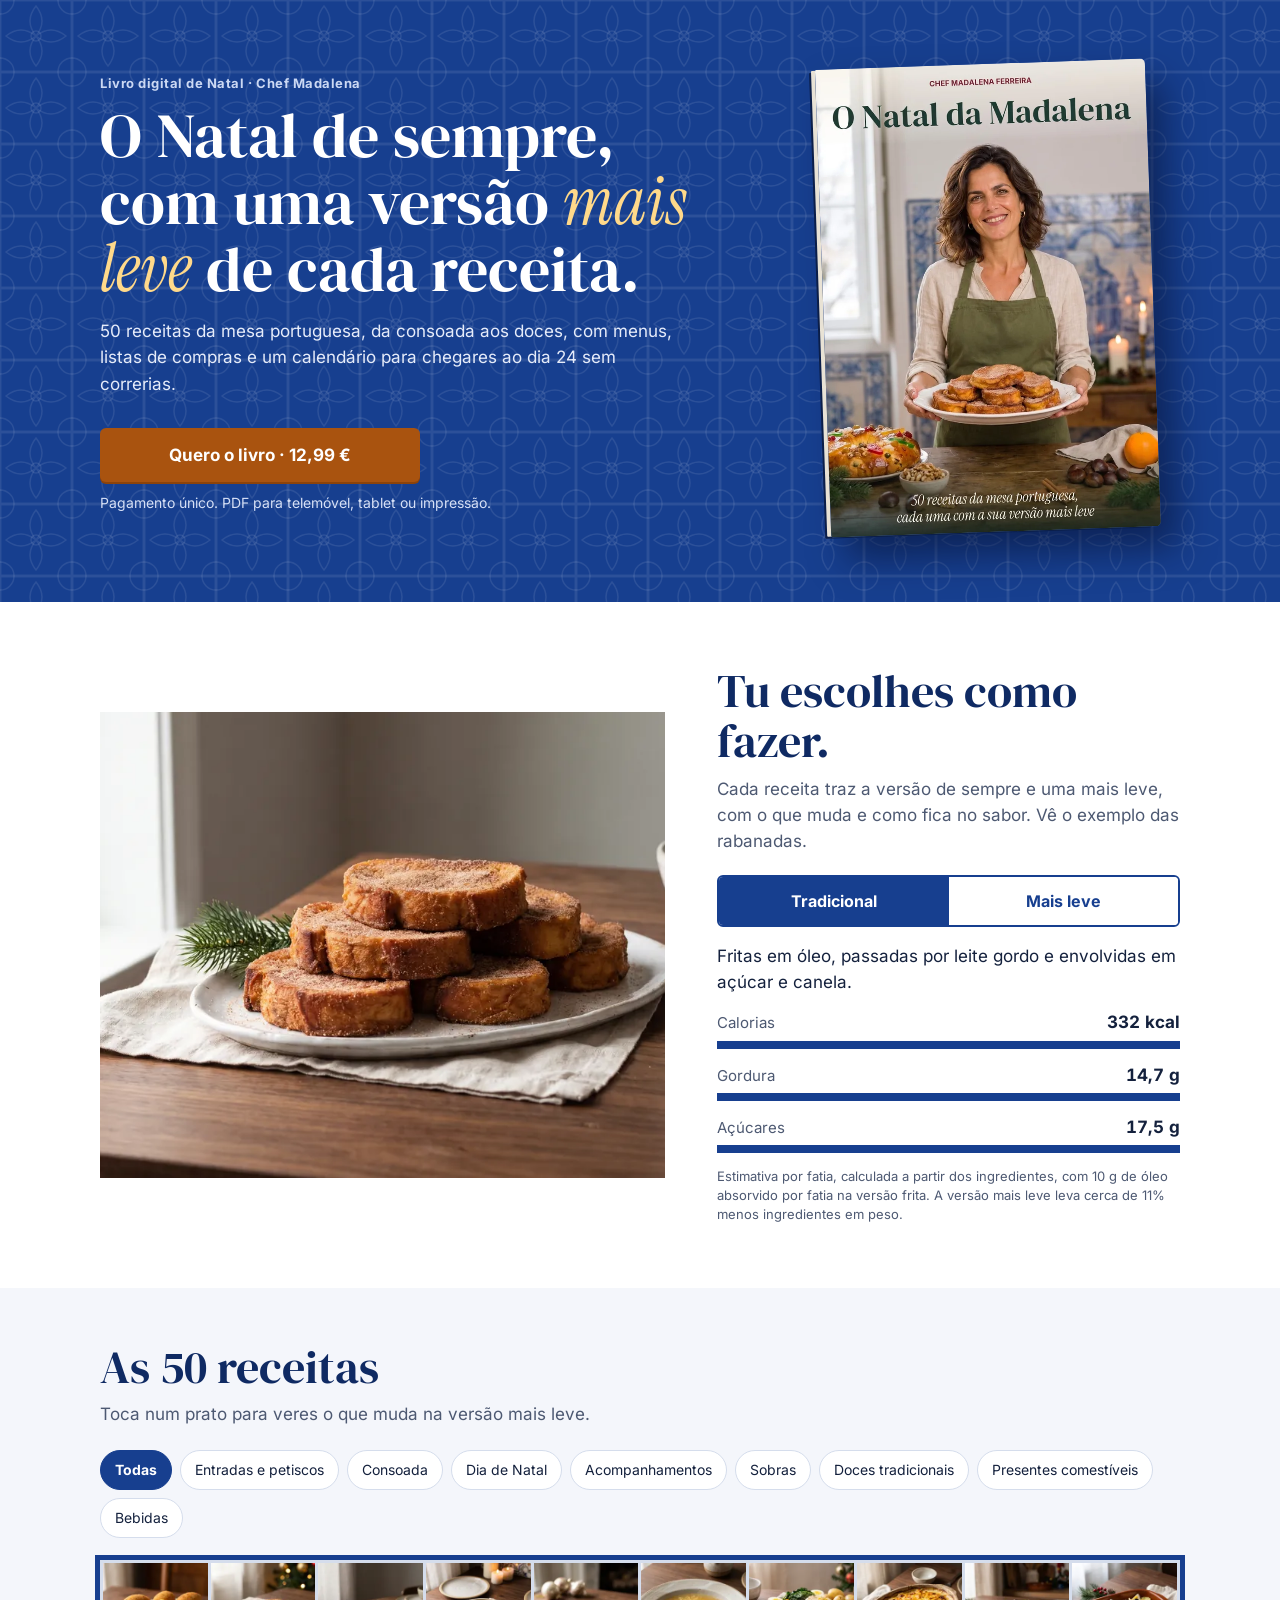
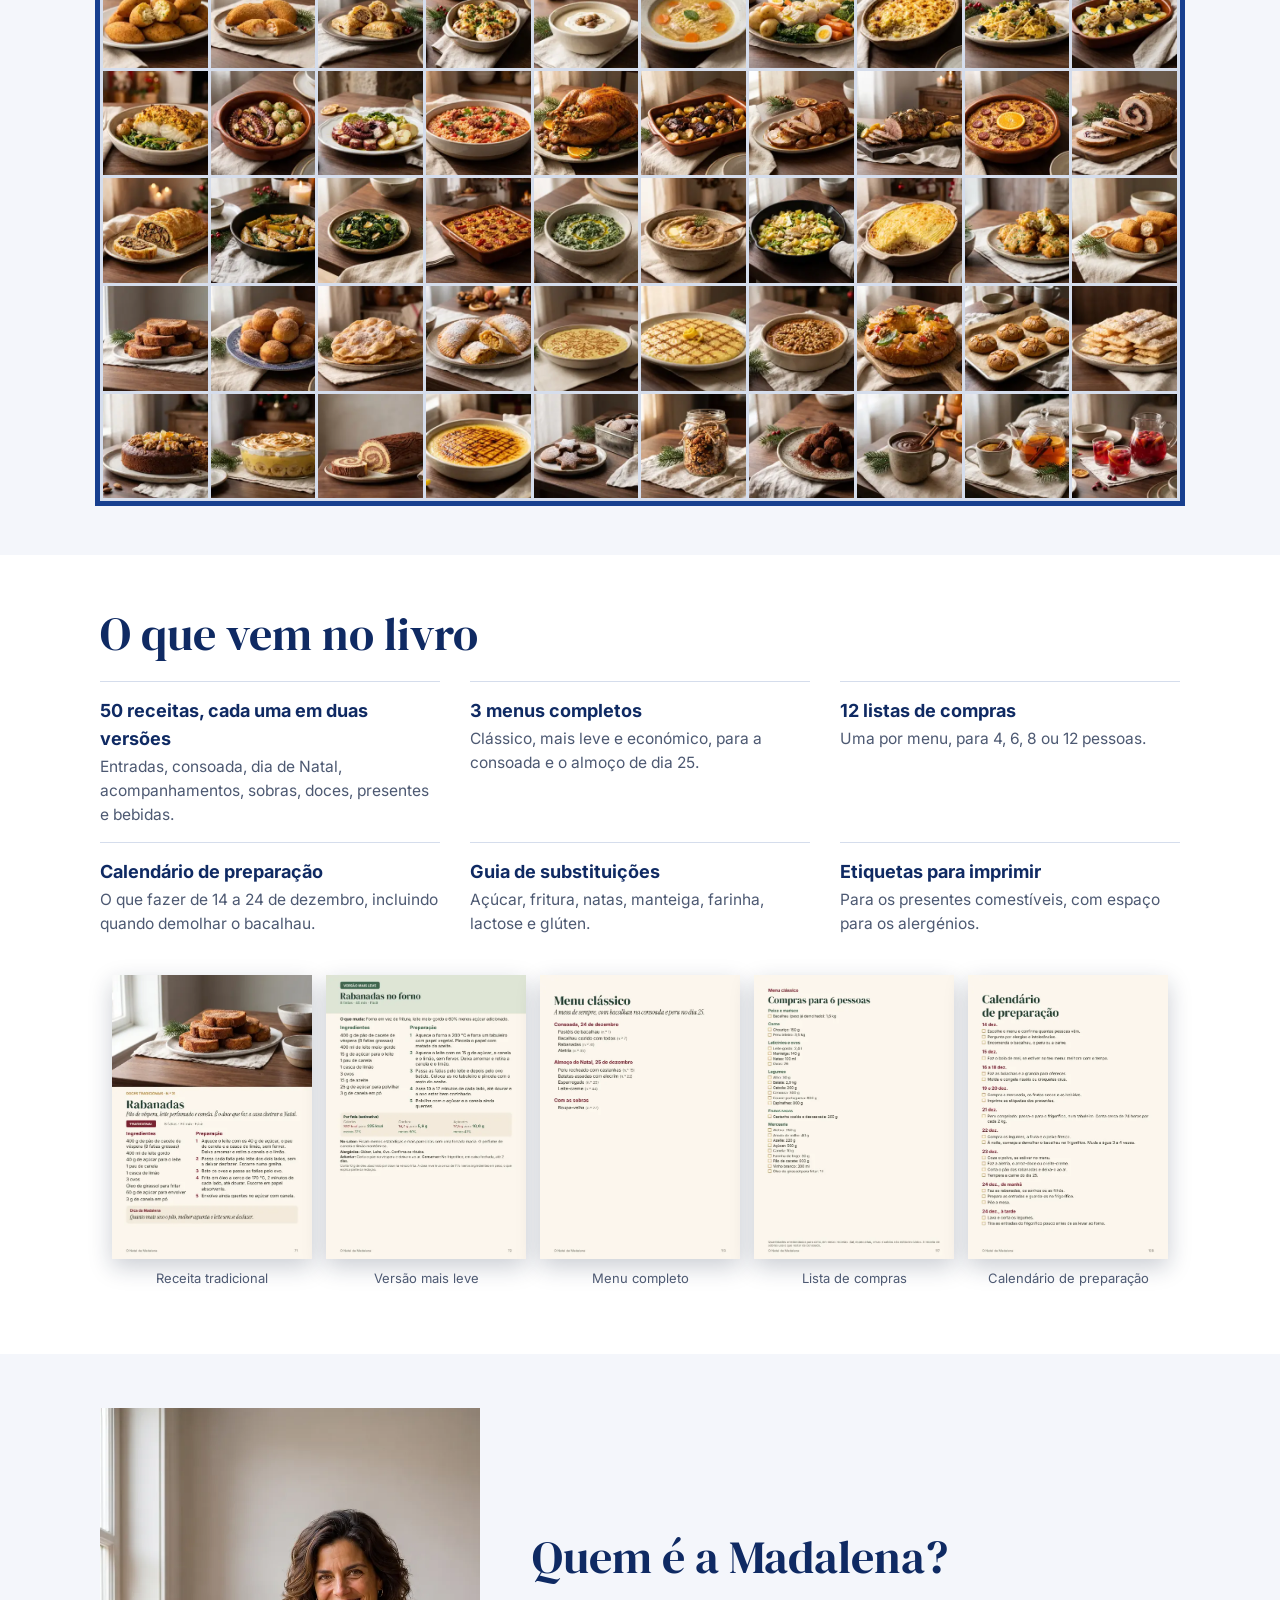
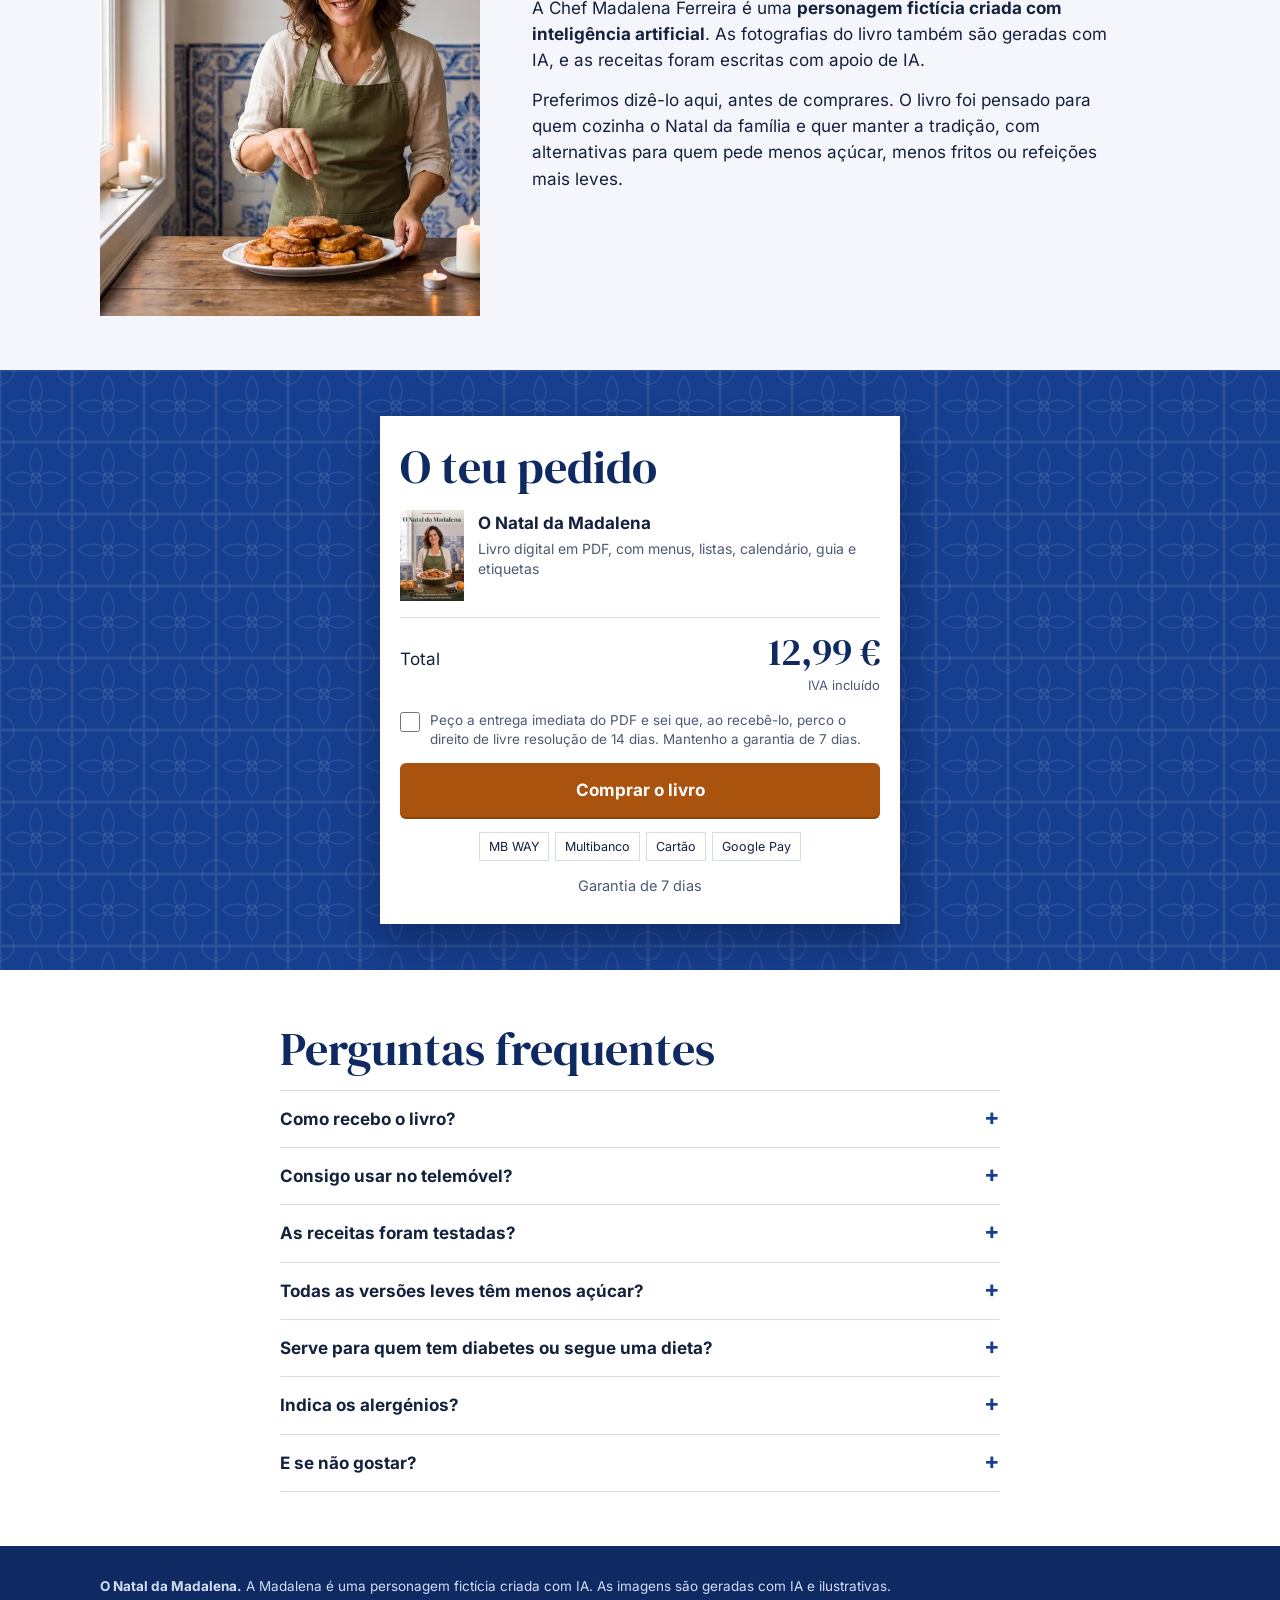
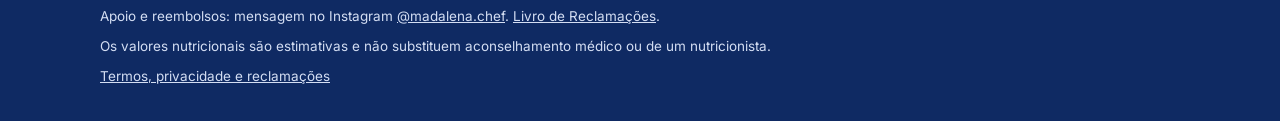
==== index.html @ dd0b223b "Update site Co-Authored-By: Claude Opus 5.5 <noreply@anthropic.com>" ====
<!doctype html>
<html lang="pt-PT">
<head>
<meta charset="utf-8">
<meta name="viewport" content="width=device-width, initial-scale=1, viewport-fit=cover">
<title>O Natal da Madalena</title>
<meta name="description" content="50 receitas da mesa portuguesa de Natal, cada uma com uma versão mais leve, com menus, listas de compras e calendário. Livro digital em PDF.">
<meta name="theme-color" content="#173F8F">
<meta name="robots" content="noindex,nofollow">
<link rel="preload" href="assets/DMSerifDisplay.woff" as="font" type="font/woff" crossorigin>
<link rel="preload" href="assets/capa.webp" as="image">
<link rel="stylesheet" href="styles.css">
</head>
<body>

<main>
  <section class="hero">
    <div class="hero-in">
      <div class="hero-texto">
        <p class="kicker">Livro digital de Natal · Chef Madalena</p>
        <h1>O Natal de sempre, com uma versão <em>mais leve</em> de cada receita.</h1>
        <p class="hero-sub">50 receitas da mesa portuguesa, da consoada aos doces, com menus, listas de compras e um calendário para chegares ao dia 24 sem correrias.</p>
      </div>
      <div class="hero-livro"><img class="livro" src="assets/capa.webp" width="640" height="908" alt="Capa do livro O Natal da Madalena, com a Madalena a segurar uma travessa de rabanadas numa cozinha de azulejos."></div>
      <div class="hero-compra">
        <a class="cta" href="#pedido">Quero o livro · 12,99 €</a>
        <p class="hero-nota">Pagamento único. PDF para telemóvel, tablet ou impressão.</p>
      </div>
    </div>
  </section>

  <section class="versoes" id="versoes">
    <div class="largura versoes-in">
      <div class="versoes-foto"><img src="assets/rabanadas.webp" width="1100" height="614" loading="lazy" alt="Travessa de rabanadas douradas com canela."></div>
      <div class="versoes-texto">
        <h2>Tu escolhes como fazer.</h2>
        <p class="intro">Cada receita traz a versão de sempre e uma mais leve, com o que muda e como fica no sabor. Vê o exemplo das rabanadas.</p>
        <div class="troca" role="radiogroup" aria-label="Versão da receita">
          <button type="button" role="radio" aria-checked="true" data-versao="t">Tradicional</button>
          <button type="button" role="radio" aria-checked="false" data-versao="l">Mais leve</button>
        </div>
        <p class="versao-desc" id="versao-desc" aria-live="polite">Fritas em óleo, passadas por leite gordo e envolvidas em açúcar e canela.</p>
        <dl class="medidas"><div class="medida"><dt>Calorias</dt><dd>332 kcal</dd><div class="barra-m"><i style="width:100%"></i></div></div><div class="medida"><dt>Gordura</dt><dd>14,7 g</dd><div class="barra-m"><i style="width:100%"></i></div></div><div class="medida"><dt>Açúcares</dt><dd>17,5 g</dd><div class="barra-m"><i style="width:100%"></i></div></div></dl>
        <p class="letra">Estimativa por fatia, calculada a partir dos ingredientes, com 10 g de óleo absorvido por fatia na versão frita. A versão mais leve leva cerca de 11% menos ingredientes em peso.</p>
      </div>
    </div>
  </section>

  <section class="painel" id="receitas">
    <div class="largura">
      <h2>As 50 receitas</h2>
      <p class="intro">Toca num prato para veres o que muda na versão mais leve.</p>
      <div class="chips" role="group" aria-label="Filtrar por capítulo"><button type="button" aria-pressed="true" data-cap="">Todas</button><button type="button" aria-pressed="false" data-cap="Entradas e petiscos">Entradas e petiscos</button><button type="button" aria-pressed="false" data-cap="Consoada">Consoada</button><button type="button" aria-pressed="false" data-cap="Dia de Natal">Dia de Natal</button><button type="button" aria-pressed="false" data-cap="Acompanhamentos">Acompanhamentos</button><button type="button" aria-pressed="false" data-cap="Sobras">Sobras</button><button type="button" aria-pressed="false" data-cap="Doces tradicionais">Doces tradicionais</button><button type="button" aria-pressed="false" data-cap="Presentes comestíveis">Presentes comestíveis</button><button type="button" aria-pressed="false" data-cap="Bebidas">Bebidas</button></div>
      <div class="azulejos"><button type="button" class="azulejo" data-n="1" data-cap="Entradas e petiscos" aria-label="Pastéis de bacalhau"><img src="assets/azulejos/01.webp" width="240" height="240" loading="lazy" alt=""></button><button type="button" class="azulejo" data-n="2" data-cap="Entradas e petiscos" aria-label="Rissóis de camarão"><img src="assets/azulejos/02.webp" width="240" height="240" loading="lazy" alt=""></button><button type="button" class="azulejo" data-n="3" data-cap="Entradas e petiscos" aria-label="Folhados de alheira"><img src="assets/azulejos/03.webp" width="240" height="240" loading="lazy" alt=""></button><button type="button" class="azulejo" data-n="4" data-cap="Entradas e petiscos" aria-label="Cogumelos recheados"><img src="assets/azulejos/04.webp" width="240" height="240" loading="lazy" alt=""></button><button type="button" class="azulejo" data-n="5" data-cap="Entradas e petiscos" aria-label="Creme de castanha"><img src="assets/azulejos/05.webp" width="240" height="240" loading="lazy" alt=""></button><button type="button" class="azulejo" data-n="6" data-cap="Entradas e petiscos" aria-label="Canja de galinha com hortelã"><img src="assets/azulejos/06.webp" width="240" height="240" loading="lazy" alt=""></button><button type="button" class="azulejo" data-n="7" data-cap="Consoada" aria-label="Bacalhau cozido com todos"><img src="assets/azulejos/07.webp" width="240" height="240" loading="lazy" alt=""></button><button type="button" class="azulejo" data-n="8" data-cap="Consoada" aria-label="Bacalhau com natas"><img src="assets/azulejos/08.webp" width="240" height="240" loading="lazy" alt=""></button><button type="button" class="azulejo" data-n="9" data-cap="Consoada" aria-label="Bacalhau à Brás"><img src="assets/azulejos/09.webp" width="240" height="240" loading="lazy" alt=""></button><button type="button" class="azulejo" data-n="10" data-cap="Consoada" aria-label="Bacalhau à Gomes de Sá"><img src="assets/azulejos/10.webp" width="240" height="240" loading="lazy" alt=""></button><button type="button" class="azulejo" data-n="11" data-cap="Consoada" aria-label="Bacalhau com broa"><img src="assets/azulejos/11.webp" width="240" height="240" loading="lazy" alt=""></button><button type="button" class="azulejo" data-n="12" data-cap="Consoada" aria-label="Polvo à lagareiro"><img src="assets/azulejos/12.webp" width="240" height="240" loading="lazy" alt=""></button><button type="button" class="azulejo" data-n="13" data-cap="Consoada" aria-label="Polvo cozido à moda do Norte"><img src="assets/azulejos/13.webp" width="240" height="240" loading="lazy" alt=""></button><button type="button" class="azulejo" data-n="14" data-cap="Consoada" aria-label="Arroz de polvo"><img src="assets/azulejos/14.webp" width="240" height="240" loading="lazy" alt=""></button><button type="button" class="azulejo" data-n="15" data-cap="Dia de Natal" aria-label="Peru recheado com castanhas"><img src="assets/azulejos/15.webp" width="240" height="240" loading="lazy" alt=""></button><button type="button" class="azulejo" data-n="16" data-cap="Dia de Natal" aria-label="Cabrito assado à portuguesa"><img src="assets/azulejos/16.webp" width="240" height="240" loading="lazy" alt=""></button><button type="button" class="azulejo" data-n="17" data-cap="Dia de Natal" aria-label="Lombo de porco com castanhas"><img src="assets/azulejos/17.webp" width="240" height="240" loading="lazy" alt=""></button><button type="button" class="azulejo" data-n="18" data-cap="Dia de Natal" aria-label="Borrego assado com ervas"><img src="assets/azulejos/18.webp" width="240" height="240" loading="lazy" alt=""></button><button type="button" class="azulejo" data-n="19" data-cap="Dia de Natal" aria-label="Arroz de pato"><img src="assets/azulejos/19.webp" width="240" height="240" loading="lazy" alt=""></button><button type="button" class="azulejo" data-n="20" data-cap="Dia de Natal" aria-label="Rolo de peru com ameixa e presunto"><img src="assets/azulejos/20.webp" width="240" height="240" loading="lazy" alt=""></button><button type="button" class="azulejo" data-n="21" data-cap="Dia de Natal" aria-label="Assado de cogumelos e castanhas"><img src="assets/azulejos/21.webp" width="240" height="240" loading="lazy" alt=""></button><button type="button" class="azulejo" data-n="22" data-cap="Acompanhamentos" aria-label="Batatas assadas com alecrim"><img src="assets/azulejos/22.webp" width="240" height="240" loading="lazy" alt=""></button><button type="button" class="azulejo" data-n="23" data-cap="Acompanhamentos" aria-label="Couve-portuguesa com alho"><img src="assets/azulejos/23.webp" width="240" height="240" loading="lazy" alt=""></button><button type="button" class="azulejo" data-n="24" data-cap="Acompanhamentos" aria-label="Arroz de forno com chouriço"><img src="assets/azulejos/24.webp" width="240" height="240" loading="lazy" alt=""></button><button type="button" class="azulejo" data-n="25" data-cap="Acompanhamentos" aria-label="Esparregado"><img src="assets/azulejos/25.webp" width="240" height="240" loading="lazy" alt=""></button><button type="button" class="azulejo" data-n="26" data-cap="Acompanhamentos" aria-label="Puré de batata e castanha"><img src="assets/azulejos/26.webp" width="240" height="240" loading="lazy" alt=""></button><button type="button" class="azulejo" data-n="27" data-cap="Sobras" aria-label="Roupa-velha"><img src="assets/azulejos/27.webp" width="240" height="240" loading="lazy" alt=""></button><button type="button" class="azulejo" data-n="28" data-cap="Sobras" aria-label="Empadão de peru"><img src="assets/azulejos/28.webp" width="240" height="240" loading="lazy" alt=""></button><button type="button" class="azulejo" data-n="29" data-cap="Sobras" aria-label="Pataniscas de bacalhau"><img src="assets/azulejos/29.webp" width="240" height="240" loading="lazy" alt=""></button><button type="button" class="azulejo" data-n="30" data-cap="Sobras" aria-label="Croquetes de peru"><img src="assets/azulejos/30.webp" width="240" height="240" loading="lazy" alt=""></button><button type="button" class="azulejo" data-n="31" data-cap="Doces tradicionais" aria-label="Rabanadas"><img src="assets/azulejos/31.webp" width="240" height="240" loading="lazy" alt=""></button><button type="button" class="azulejo" data-n="32" data-cap="Doces tradicionais" aria-label="Sonhos"><img src="assets/azulejos/32.webp" width="240" height="240" loading="lazy" alt=""></button><button type="button" class="azulejo" data-n="33" data-cap="Doces tradicionais" aria-label="Filhós"><img src="assets/azulejos/33.webp" width="240" height="240" loading="lazy" alt=""></button><button type="button" class="azulejo" data-n="34" data-cap="Doces tradicionais" aria-label="Azevias de grão"><img src="assets/azulejos/34.webp" width="240" height="240" loading="lazy" alt=""></button><button type="button" class="azulejo" data-n="35" data-cap="Doces tradicionais" aria-label="Aletria"><img src="assets/azulejos/35.webp" width="240" height="240" loading="lazy" alt=""></button><button type="button" class="azulejo" data-n="36" data-cap="Doces tradicionais" aria-label="Arroz-doce"><img src="assets/azulejos/36.webp" width="240" height="240" loading="lazy" alt=""></button><button type="button" class="azulejo" data-n="37" data-cap="Doces tradicionais" aria-label="Formigos"><img src="assets/azulejos/37.webp" width="240" height="240" loading="lazy" alt=""></button><button type="button" class="azulejo" data-n="38" data-cap="Doces tradicionais" aria-label="Bolo-rei"><img src="assets/azulejos/38.webp" width="240" height="240" loading="lazy" alt=""></button><button type="button" class="azulejo" data-n="39" data-cap="Doces tradicionais" aria-label="Broas de batata-doce"><img src="assets/azulejos/39.webp" width="240" height="240" loading="lazy" alt=""></button><button type="button" class="azulejo" data-n="40" data-cap="Doces tradicionais" aria-label="Coscorões"><img src="assets/azulejos/40.webp" width="240" height="240" loading="lazy" alt=""></button><button type="button" class="azulejo" data-n="41" data-cap="Doces tradicionais" aria-label="Bolo de mel"><img src="assets/azulejos/41.webp" width="240" height="240" loading="lazy" alt=""></button><button type="button" class="azulejo" data-n="42" data-cap="Doces tradicionais" aria-label="Merengue de banana"><img src="assets/azulejos/42.webp" width="240" height="240" loading="lazy" alt=""></button><button type="button" class="azulejo" data-n="43" data-cap="Doces tradicionais" aria-label="Tronco de Natal"><img src="assets/azulejos/43.webp" width="240" height="240" loading="lazy" alt=""></button><button type="button" class="azulejo" data-n="44" data-cap="Doces tradicionais" aria-label="Leite-creme"><img src="assets/azulejos/44.webp" width="240" height="240" loading="lazy" alt=""></button><button type="button" class="azulejo" data-n="45" data-cap="Presentes comestíveis" aria-label="Bolachas de especiarias"><img src="assets/azulejos/45.webp" width="240" height="240" loading="lazy" alt=""></button><button type="button" class="azulejo" data-n="46" data-cap="Presentes comestíveis" aria-label="Granola de Natal"><img src="assets/azulejos/46.webp" width="240" height="240" loading="lazy" alt=""></button><button type="button" class="azulejo" data-n="47" data-cap="Presentes comestíveis" aria-label="Trufas de chocolate e avelã"><img src="assets/azulejos/47.webp" width="240" height="240" loading="lazy" alt=""></button><button type="button" class="azulejo" data-n="48" data-cap="Bebidas" aria-label="Chocolate quente"><img src="assets/azulejos/48.webp" width="240" height="240" loading="lazy" alt=""></button><button type="button" class="azulejo" data-n="49" data-cap="Bebidas" aria-label="Chá de especiarias com laranja"><img src="assets/azulejos/49.webp" width="240" height="240" loading="lazy" alt=""></button><button type="button" class="azulejo" data-n="50" data-cap="Bebidas" aria-label="Ponche de frutos vermelhos sem álcool"><img src="assets/azulejos/50.webp" width="240" height="240" loading="lazy" alt=""></button></div>
    </div>
  </section>

  <section class="recebes">
    <div class="largura">
      <h2>O que vem no livro</h2>
      <ul class="lista">
        <li><b>50 receitas, cada uma em duas versões</b><span>Entradas, consoada, dia de Natal, acompanhamentos, sobras, doces, presentes e bebidas.</span></li>
        <li><b>3 menus completos</b><span>Clássico, mais leve e económico, para a consoada e o almoço de dia 25.</span></li>
        <li><b>12 listas de compras</b><span>Uma por menu, para 4, 6, 8 ou 12 pessoas.</span></li>
        <li><b>Calendário de preparação</b><span>O que fazer de 14 a 24 de dezembro, incluindo quando demolhar o bacalhau.</span></li>
        <li><b>Guia de substituições</b><span>Açúcar, fritura, natas, manteiga, farinha, lactose e glúten.</span></li>
        <li><b>Etiquetas para imprimir</b><span>Para os presentes comestíveis, com espaço para os alergénios.</span></li>
      </ul>
    </div>
    <div class="paginas" tabindex="0" aria-label="Páginas de exemplo do livro"><figure><img src="assets/paginas/71.webp" width="525" height="744" loading="lazy" alt="Receita tradicional do livro."><figcaption>Receita tradicional</figcaption></figure><figure><img src="assets/paginas/72.webp" width="525" height="744" loading="lazy" alt="Versão mais leve do livro."><figcaption>Versão mais leve</figcaption></figure><figure><img src="assets/paginas/113.webp" width="525" height="744" loading="lazy" alt="Menu completo do livro."><figcaption>Menu completo</figcaption></figure><figure><img src="assets/paginas/117.webp" width="525" height="744" loading="lazy" alt="Lista de compras do livro."><figcaption>Lista de compras</figcaption></figure><figure><img src="assets/paginas/128.webp" width="525" height="744" loading="lazy" alt="Calendário de preparação do livro."><figcaption>Calendário de preparação</figcaption></figure></div>
  </section>

  <section class="madalena">
    <div class="largura madalena-in">
      <img src="assets/madalena.webp" width="720" height="1021" loading="lazy" alt="A Madalena a polvilhar rabanadas com açúcar e canela.">
      <div>
        <h2>Quem é a Madalena?</h2>
        <p>A Chef Madalena Ferreira é uma <b>personagem fictícia criada com inteligência artificial</b>. As fotografias do livro também são geradas com IA, e as receitas foram escritas com apoio de IA.</p>
        <p>Preferimos dizê-lo aqui, antes de comprares. O livro foi pensado para quem cozinha o Natal da família e quer manter a tradição, com alternativas para quem pede menos açúcar, menos fritos ou refeições mais leves.</p>
      </div>
    </div>
  </section>

  <section class="pedido" id="pedido">
    <div class="cartao">
      <h2>O teu pedido</h2>
      <div class="linha"><img src="assets/capa-mini.webp" width="96" height="136" loading="lazy" alt=""><div><b>O Natal da Madalena</b><span>Livro digital em PDF, com menus, listas, calendário, guia e etiquetas</span></div></div>
      <div class="total"><span>Total</span><strong>12,99 €</strong></div>
      <p class="iva">IVA incluído</p>
      <label class="consentimento"><input type="checkbox" id="consentimento"><span>Peço a entrega imediata do PDF e sei que, ao recebê-lo, perco o direito de livre resolução de 14 dias. Mantenho a garantia de 7 dias.</span></label>
      <a class="cta cta-compra" id="comprar" href="https://payhip.com/buy?s=1&amp;cart_links%5B%5D=NBEld&amp;qty%5BNBEld%5D=1" data-publicado="sim">Comprar o livro</a>
      <p class="aviso" id="aviso-checkout" role="status" hidden></p>
      <div class="metodos" aria-label="Métodos de pagamento"><span>MB WAY</span><span>Multibanco</span><span>Cartão</span><span>Google Pay</span></div>
      <p class="garantia">Garantia de 7 dias</p>
    </div>
  </section>

  <section class="faq">
    <div class="largura estreita">
      <h2>Perguntas frequentes</h2>
      <details><summary>Como recebo o livro?</summary><p>Depois do pagamento recebes um link para descarregar o PDF. Se pagares por referência Multibanco, o link chega quando o pagamento for confirmado, o que pode demorar.</p></details><details><summary>Consigo usar no telemóvel?</summary><p>Sim. É um PDF com letra pensada para ler no telemóvel, e também podes imprimir em A5.</p></details><details><summary>As receitas foram testadas?</summary><p>Ainda não foram todas testadas em cozinha. Usa os tempos e as quantidades como base e ajusta ao teu forno e aos teus tachos.</p></details><details><summary>Todas as versões leves têm menos açúcar?</summary><p>Não. Todas têm menos calorias do que a versão tradicional, mas em algumas os açúcares sobem por levarem mais legumes ou fruta, como as trufas de tâmara. Cada receita mostra a comparação.</p></details><details><summary>Serve para quem tem diabetes ou segue uma dieta?</summary><p>Este livro não é um plano alimentar nem um conselho de saúde. Se tens uma condição de saúde ou uma dieta prescrita, segue a orientação do teu médico ou nutricionista.</p></details><details><summary>Indica os alergénios?</summary><p>Sim, em cada receita. Confirma sempre os rótulos dos produtos e pergunta aos convidados por alergias.</p></details><details><summary>E se não gostar?</summary><p>Tens 7 dias para pedir o reembolso por mensagem no Instagram <a href="https://www.instagram.com/madalena.chef/" style="color:inherit">@madalena.chef</a>.</p></details>
    </div>
  </section>
</main>

<footer>
  <div class="largura">
    <p><b>O Natal da Madalena.</b> A Madalena é uma personagem fictícia criada com IA. As imagens são geradas com IA e ilustrativas.</p>
    <p>Apoio e reembolsos: mensagem no Instagram <a href="https://www.instagram.com/madalena.chef/" style="color:inherit">@madalena.chef</a>. <a href="https://www.livroreclamacoes.pt/" style="color:inherit">Livro de Reclamações</a>.</p>
    <p>Os valores nutricionais são estimativas e não substituem aconselhamento médico ou de um nutricionista.</p>
    <p><a href="informacao.html">Termos, privacidade e reclamações</a></p>
  </div>
</footer>

<div class="barra" id="barra" hidden>
  <span><b>12,99 €</b> pagamento único</span>
  <a class="cta" href="#pedido">Quero o livro</a>
</div>

<dialog id="prato" aria-labelledby="prato-nome">
  <button type="button" class="fechar" id="prato-fechar" aria-label="Fechar">×</button>
  <img id="prato-img" alt="" width="900" height="502">
  <div class="prato-txt">
    <p class="kicker" id="prato-cap"></p>
    <h3 id="prato-nome"></h3>
    <p class="prato-meta" id="prato-meta"></p>
    <p class="prato-rot">Na versão mais leve</p>
    <p class="prato-leve" id="prato-leve"></p>
    <p id="prato-muda"></p>
    <p class="prato-kcal" id="prato-kcal"></p>
  </div>
</dialog>

<script id="dados" type="application/json">{"rabanadas": {"t": {"desc": "Fritas em óleo, passadas por leite gordo e envolvidas em açúcar e canela.", "medidas": [{"texto": "332 kcal", "pct": 100}, {"texto": "14,7 g", "pct": 100}, {"texto": "17,5 g", "pct": 100}]}, "l": {"desc": "Forno em vez de fritura, leite meio-gordo e 60% menos açúcar adicionado. Ficam menos estaladiças e mais parecidas com uma torrada macia. O perfume de canela e limão mantém-se.", "medidas": [{"texto": "225 kcal", "pct": 68}, {"texto": "5,9 g", "pct": 40}, {"texto": "10,0 g", "pct": 57}]}}, "receitas": {"1": {"nome": "Pastéis de bacalhau", "capitulo": "Entradas e petiscos", "leve": "Pastéis de bacalhau no forno", "muda": "Forno ou air fryer em vez de fritura, e menos um ovo.", "meta": "8 doses de 3 pastéis · 1 h 10 · Média", "unidade": "dose de 3 pastéis", "kcalT": 225, "kcalL": 132}, "2": {"nome": "Rissóis de camarão", "capitulo": "Entradas e petiscos", "leve": "Rissóis de camarão no forno", "muda": "Assados, com recheio de leite meio-gordo, sem manteiga e com menos panado.", "meta": "8 doses de 3 rissóis · 1 h 30 · Difícil", "unidade": "dose de 3 rissóis", "kcalT": 443, "kcalL": 251}, "3": {"nome": "Folhados de alheira", "capitulo": "Entradas e petiscos", "leve": "Folhados de alheira em massa filo", "muda": "Massa filo em vez de folhada, menos alheira e maçã no recheio.", "meta": "6 doses de 2 folhados · 35 min · Fácil", "unidade": "dose de 2 folhados", "kcalT": 480, "kcalL": 190}, "4": {"nome": "Cogumelos recheados", "capitulo": "Entradas e petiscos", "leve": "Cogumelos com requeijão e ervas", "muda": "Requeijão e ervas em vez de queijo curado e presunto.", "meta": "6 doses de 4 cogumelos · 30 min · Fácil", "unidade": "dose de 4 cogumelos", "kcalT": 179, "kcalL": 84}, "5": {"nome": "Creme de castanha", "capitulo": "Entradas e petiscos", "leve": "Creme de castanha sem natas", "muda": "Sem natas e sem manteiga. A castanha e o alho-francês dão o creme.", "meta": "6 taças · 40 min · Fácil", "unidade": "taça", "kcalT": 334, "kcalL": 192}, "6": {"nome": "Canja de galinha com hortelã", "capitulo": "Entradas e petiscos", "leve": "Canja desengordurada com legumes", "muda": "Sem pele, caldo desengordurado, menos massa e mais legumes.", "meta": "6 pratos · 1 h 40 · Fácil", "unidade": "prato", "kcalT": 364, "kcalL": 175}, "7": {"nome": "Bacalhau cozido com todos", "capitulo": "Consoada", "leve": "Bacalhau com todos, mais verde", "muda": "Mais couve e feijão-verde, menos batata, meio ovo por pessoa e azeite medido.", "meta": "6 pratos · 50 min · Fácil", "unidade": "prato", "kcalT": 633, "kcalL": 458}, "8": {"nome": "Bacalhau com natas", "capitulo": "Consoada", "leve": "Bacalhau com creme de couve-flor", "muda": "Couve-flor e leite meio-gordo em vez de natas, e batata cozida em vez de frita.", "meta": "6 doses · 1 h 15 · Média", "unidade": "dose", "kcalT": 668, "kcalL": 294}, "9": {"nome": "Bacalhau à Brás", "capitulo": "Consoada", "leve": "Brás com batata assada", "muda": "Batata fina assada, menos azeite e parte dos ovos trocada por claras.", "meta": "6 doses · 45 min · Média", "unidade": "dose", "kcalT": 534, "kcalL": 296}, "10": {"nome": "Bacalhau à Gomes de Sá", "capitulo": "Consoada", "leve": "Gomes de Sá com mais cebola", "muda": "Menos batata, mais cebola, azeite medido e metade dos ovos.", "meta": "6 doses · 1 h · Fácil", "unidade": "dose", "kcalT": 471, "kcalL": 309}, "11": {"nome": "Bacalhau com broa", "capitulo": "Consoada", "leve": "Bacalhau com crosta fina de broa", "muda": "Crosta mais fina, um terço do azeite, menos batata e mais grelos.", "meta": "6 doses · 1 h · Fácil", "unidade": "dose", "kcalT": 662, "kcalL": 397}, "12": {"nome": "Polvo à lagareiro", "capitulo": "Consoada", "leve": "Polvo à lagareiro com grelos", "muda": "Azeite medido, batata mais pequena em menor quantidade e grelos no prato.", "meta": "6 doses · 1 h 30 · Média", "unidade": "dose", "kcalT": 605, "kcalL": 388}, "13": {"nome": "Polvo cozido à moda do Norte", "capitulo": "Consoada", "leve": "Polvo cozido com mais couve", "muda": "Mais couve, menos batata e o tempero medido.", "meta": "6 doses · 1 h 20 · Fácil", "unidade": "dose", "kcalT": 501, "kcalL": 386}, "14": {"nome": "Arroz de polvo", "capitulo": "Consoada", "leve": "Arroz de polvo com mais legumes", "muda": "Menos arroz e azeite, com o dobro do tomate e mais pimento.", "meta": "6 doses · 1 h 20 · Média", "unidade": "dose", "kcalT": 514, "kcalL": 377}, "15": {"nome": "Peru recheado com castanhas", "capitulo": "Dia de Natal", "leve": "Peito de peru com castanha e maçã", "muda": "Peito sem pele, recheio sem enchidos e com fruta.", "meta": "10 doses · 3 h 30 · Média", "unidade": "dose", "kcalT": 540, "kcalL": 303}, "16": {"nome": "Cabrito assado à portuguesa", "capitulo": "Dia de Natal", "leve": "Cabrito em vinho e ervas", "muda": "Gordura aparada, um terço do azeite, sem manteiga e com mais legumes.", "meta": "8 doses · 2 h 30 · Média", "unidade": "dose", "kcalT": 590, "kcalL": 397}, "17": {"nome": "Lombo de porco com castanhas", "capitulo": "Dia de Natal", "leve": "Lombo com castanhas e maçã", "muda": "Lombo limpo de gordura, sem natas nem manteiga, com molho reduzido.", "meta": "8 doses · 1 h 45 · Fácil", "unidade": "dose", "kcalT": 700, "kcalL": 395}, "18": {"nome": "Borrego assado com ervas", "capitulo": "Dia de Natal", "leve": "Borrego limpo com legumes", "muda": "Perna limpa de gordura, menos batata, mais legumes e menos azeite.", "meta": "8 doses · 2 h 15 · Fácil", "unidade": "dose", "kcalT": 702, "kcalL": 381}, "19": {"nome": "Arroz de pato", "capitulo": "Dia de Natal", "leve": "Arroz de pato com cogumelos", "muda": "Pato sem pele, sem chouriço, menos arroz e com cogumelos.", "meta": "8 doses · 2 h · Média", "unidade": "dose", "kcalT": 927, "kcalL": 336}, "20": {"nome": "Rolo de peru com ameixa e presunto", "capitulo": "Dia de Natal", "leve": "Rolo de peru com espinafres", "muda": "Sem presunto nem manteiga, com espinafres, ameixa e ervas.", "meta": "8 doses · 1 h 30 · Média", "unidade": "dose", "kcalT": 294, "kcalL": 244}, "21": {"nome": "Assado de cogumelos e castanhas", "capitulo": "Dia de Natal", "leve": "Assado com crosta de batata-doce", "muda": "Crosta de batata-doce em vez de massa folhada e menos frutos secos.", "meta": "6 doses · 1 h 15 · Média", "unidade": "dose", "kcalT": 706, "kcalL": 310}, "22": {"nome": "Batatas assadas com alecrim", "capitulo": "Acompanhamentos", "leve": "Batatas pré-cozidas e assadas", "muda": "Pré-cozidas e assadas com metade da gordura.", "meta": "6 doses · 1 h · Fácil", "unidade": "dose", "kcalT": 266, "kcalL": 213}, "23": {"nome": "Couve-portuguesa com alho", "capitulo": "Acompanhamentos", "leve": "Couve a vapor com alho", "muda": "Cozida a vapor e terminada com um terço do azeite.", "meta": "6 doses · 20 min · Fácil", "unidade": "dose", "kcalT": 135, "kcalL": 76}, "24": {"nome": "Arroz de forno com chouriço", "capitulo": "Acompanhamentos", "leve": "Arroz de forno com cogumelos", "muda": "Sem chouriço, com cogumelos e pimentão-doce fumado.", "meta": "6 doses · 50 min · Fácil", "unidade": "dose", "kcalT": 412, "kcalL": 240}, "25": {"nome": "Esparregado", "capitulo": "Acompanhamentos", "leve": "Esparregado sem natas", "muda": "Sem natas, com um pouco de leite e menos farinha.", "meta": "6 doses · 25 min · Fácil", "unidade": "dose", "kcalT": 167, "kcalL": 66}, "26": {"nome": "Puré de batata e castanha", "capitulo": "Acompanhamentos", "leve": "Puré de castanha com azeite", "muda": "Azeite em vez de manteiga, leite meio-gordo e menos castanha.", "meta": "6 doses · 40 min · Fácil", "unidade": "dose", "kcalT": 342, "kcalL": 224}, "27": {"nome": "Roupa-velha", "capitulo": "Sobras", "leve": "Roupa-velha com mais couve", "muda": "Mais couve, menos batata e ovo, e azeite medido.", "meta": "6 doses · 20 min · Fácil", "unidade": "dose", "kcalT": 348, "kcalL": 231}, "28": {"nome": "Empadão de peru", "capitulo": "Sobras", "leve": "Empadão de peru com couve-flor", "muda": "Puré de batata e couve-flor, peito sem pele e mais tomate.", "meta": "6 doses · 1 h · Fácil", "unidade": "dose", "kcalT": 442, "kcalL": 246}, "29": {"nome": "Pataniscas de bacalhau", "capitulo": "Sobras", "leve": "Pataniscas no forno", "muda": "Assadas ou na air fryer, com menos farinha e ovo.", "meta": "6 doses de 3 pataniscas · 35 min · Fácil", "unidade": "dose de 3 pataniscas", "kcalT": 330, "kcalL": 175}, "30": {"nome": "Croquetes de peru", "capitulo": "Sobras", "leve": "Croquetes de peru assados", "muda": "Panados e assados, com peito de peru e menos gordura.", "meta": "8 doses de 3 croquetes · 1 h + frio · Média", "unidade": "dose de 3 croquetes", "kcalT": 335, "kcalL": 178}, "31": {"nome": "Rabanadas", "capitulo": "Doces tradicionais", "leve": "Rabanadas no forno", "muda": "Forno em vez de fritura, leite meio-gordo e 60% menos açúcar adicionado.", "meta": "8 fatias · 35 min · Fácil", "unidade": "fatia", "kcalT": 332, "kcalL": 225}, "32": {"nome": "Sonhos", "capitulo": "Doces tradicionais", "leve": "Sonhos no forno", "muda": "Massa assada, com menos manteiga e um quarto do açúcar.", "meta": "8 doses de 3 sonhos · 45 min · Média", "unidade": "dose de 3 sonhos", "kcalT": 331, "kcalL": 142}, "33": {"nome": "Filhós", "capitulo": "Doces tradicionais", "leve": "Filhós finas assadas", "muda": "Finas e assadas, com menos ovo e menos de um terço do açúcar.", "meta": "10 doses de 2 filhós · 2 h 30 · Média", "unidade": "dose de 2 filhós", "kcalT": 428, "kcalL": 206}, "34": {"nome": "Azevias de grão", "capitulo": "Doces tradicionais", "leve": "Azevias assadas", "muda": "Assadas, com um terço do açúcar no recheio e menos gemas.", "meta": "12 doses de 2 azevias · 1 h 30 · Média", "unidade": "dose de 2 azevias", "kcalT": 374, "kcalL": 178}, "35": {"nome": "Aletria", "capitulo": "Doces tradicionais", "leve": "Aletria com leite meio-gordo", "muda": "Leite meio-gordo, sem manteiga, um terço das gemas e menos de metade do açúcar.", "meta": "10 taças · 35 min · Fácil", "unidade": "taça", "kcalT": 296, "kcalL": 168}, "36": {"nome": "Arroz-doce", "capitulo": "Doces tradicionais", "leve": "Arroz-doce com raspa de citrinos", "muda": "Leite meio-gordo, sem manteiga, menos gemas e menos de metade do açúcar.", "meta": "10 taças · 1 h · Média", "unidade": "taça", "kcalT": 288, "kcalL": 170}, "37": {"nome": "Formigos", "capitulo": "Doces tradicionais", "leve": "Formigos com pão de mistura", "muda": "Pão de mistura, menos de metade do mel, sem açúcar e frutos secos medidos.", "meta": "8 taças · 30 min · Fácil", "unidade": "taça", "kcalT": 360, "kcalL": 198}, "38": {"nome": "Bolo-rei", "capitulo": "Doces tradicionais", "leve": "Bolo-rei com fruta desidratada", "muda": "Menos de metade do açúcar, metade da manteiga e fruta desidratada em vez de cristalizada.", "meta": "12 fatias · 4 h · Difícil", "unidade": "fatia", "kcalT": 392, "kcalL": 275}, "39": {"nome": "Broas de batata-doce", "capitulo": "Doces tradicionais", "leve": "Broas de batata-doce menos doces", "muda": "Mais batata-doce, menos de metade do açúcar e metade do azeite e da amêndoa.", "meta": "10 doses de 2 broas · 1 h 15 · Fácil", "unidade": "dose de 2 broas", "kcalT": 323, "kcalL": 241}, "40": {"nome": "Coscorões", "capitulo": "Doces tradicionais", "leve": "Coscorões finos assados", "muda": "Assados, com menos ovo e um quarto do açúcar.", "meta": "12 doses de 2 coscorões · 1 h 15 · Média", "unidade": "dose de 2 coscorões", "kcalT": 289, "kcalL": 120}, "41": {"nome": "Bolo de mel", "capitulo": "Doces tradicionais", "leve": "Bolo de mel menos doce", "muda": "Menos mel e açúcar, metade da manteiga, mais frutos secos e especiarias.", "meta": "16 fatias · 1 h 30 + repouso · Média", "unidade": "fatia", "kcalT": 357, "kcalL": 272}, "42": {"nome": "Merengue de banana", "capitulo": "Doces tradicionais", "leve": "Merengue com mais banana", "muda": "Mais banana, leite meio-gordo, metade das gemas e menos de metade do açúcar.", "meta": "8 taças · 50 min · Média", "unidade": "taça", "kcalT": 234, "kcalL": 179}, "43": {"nome": "Tronco de Natal", "capitulo": "Doces tradicionais", "leve": "Tronco com iogurte grego", "muda": "Recheio de iogurte grego e cacau, em vez de creme de manteiga, e menos açúcar.", "meta": "12 fatias · 1 h + frio · Média", "unidade": "fatia", "kcalT": 286, "kcalL": 135}, "44": {"nome": "Leite-creme", "capitulo": "Doces tradicionais", "leve": "Leite-creme mais leve", "muda": "Leite meio-gordo, metade das gemas e menos de metade do açúcar.", "meta": "8 taças · 30 min + frio · Fácil", "unidade": "taça", "kcalT": 267, "kcalL": 156}, "45": {"nome": "Bolachas de especiarias", "capitulo": "Presentes comestíveis", "leve": "Bolachas integrais de especiarias", "muda": "Metade da farinha integral, menos manteiga e menos de metade do açúcar.", "meta": "15 doses de 2 bolachas · 40 min + frio · Fácil", "unidade": "dose de 2 bolachas", "kcalT": 196, "kcalL": 140}, "46": {"nome": "Granola de Natal", "capitulo": "Presentes comestíveis", "leve": "Granola de Natal menos doce", "muda": "Menos de metade do mel, metade do azeite e das passas, e mais amêndoa.", "meta": "12 doses de 40 g · 40 min · Fácil", "unidade": "dose de 40 g", "kcalT": 243, "kcalL": 200}, "47": {"nome": "Trufas de chocolate e avelã", "capitulo": "Presentes comestíveis", "leve": "Trufas de tâmara e avelã", "muda": "Base de tâmaras, avelã e cacau, sem natas, manteiga nem chocolate.", "meta": "12 doses de 2 trufas · 30 min + frio · Fácil", "unidade": "dose de 2 trufas", "kcalT": 175, "kcalL": 85}, "48": {"nome": "Chocolate quente", "capitulo": "Bebidas", "leve": "Chocolate quente de cacau", "muda": "Cacau em vez de chocolate, leite meio-gordo e metade do açúcar.", "meta": "4 chávenas · 10 min · Fácil", "unidade": "chávena", "kcalT": 395, "kcalL": 144}, "49": {"nome": "Chá de especiarias com laranja", "capitulo": "Bebidas", "leve": "Chá de especiarias sem mel", "muda": "Sem mel, adoçado só pelo sumo de laranja.", "meta": "6 chávenas · 15 min · Fácil", "unidade": "chávena", "kcalT": 38, "kcalL": 8}, "50": {"nome": "Ponche de frutos vermelhos sem álcool", "capitulo": "Bebidas", "leve": "Ponche sem açúcar adicionado", "muda": "Sem açúcar adicionado, com metade do sumo, mais fruta e chá.", "meta": "8 copos · 20 min + frio · Fácil", "unidade": "copo", "kcalT": 83, "kcalL": 29}}}</script>
<script src="app.js" defer></script>
</body>
</html>
---- styles.css ----
@font-face{font-family:"DM Serif";src:url("assets/DMSerifDisplay.woff") format("woff");font-display:swap}
@font-face{font-family:"Instrument";src:url("assets/InstrumentSerif-Italic.woff") format("woff");font-style:italic;font-display:swap}
@font-face{font-family:"Inter";src:url("assets/Inter-Regular.woff") format("woff");font-weight:400;font-display:swap}
@font-face{font-family:"Inter";src:url("assets/Inter-Bold.woff") format("woff");font-weight:700;font-display:swap}

:root{
  --cobalto:#173F8F;--cobalto-esc:#0F2A63;--vidrado:#F4F6FB;--branco:#fff;--tinta:#14213D;
  --suave:#4D5972;--rejunte:#D5DDEC;--azeitona:#55623A;--caramelo:#A9530F;--caramelo-esc:#8C430A;
  --azulejo:url("data:image/svg+xml,%3Csvg xmlns='http://www.w3.org/2000/svg' width='72' height='72' viewBox='0 0 72 72'%3E%3Cg fill='none' stroke='%23ffffff' stroke-opacity='.09' stroke-width='1.4'%3E%3Crect x='.7' y='.7' width='70.6' height='70.6'/%3E%3Cpath d='M36 6c8 10 8 20 0 30-8-10-8-20 0-30zM36 66c8-10 8-20 0-30-8 10-8 20 0 30zM6 36c10-8 20-8 30 0-10 8-20 8-30 0zM66 36c-10-8-20-8-30 0 10 8 20 8 30 0z'/%3E%3Ccircle cx='36' cy='36' r='5'/%3E%3Cpath d='M0 14A14 14 0 0 0 14 0M58 0a14 14 0 0 0 14 14M72 58a14 14 0 0 0-14 14M14 72A14 14 0 0 0 0 58'/%3E%3C/g%3E%3C/svg%3E");
}
*{box-sizing:border-box}
html{scroll-behavior:smooth;-webkit-text-size-adjust:100%}
body{margin:0;background:var(--vidrado);color:var(--tinta);font:400 17px/1.55 Inter,system-ui,sans-serif;overflow-x:clip}
img{display:block;max-width:100%;height:auto}
h1,h2,h3{font-family:"DM Serif",Georgia,serif;font-weight:400;line-height:1.08;margin:0}
h2{font-size:clamp(32px,5vw,46px);color:var(--cobalto-esc)}
p{margin:0}
a:focus-visible,button:focus-visible,summary:focus-visible,.paginas:focus-visible{outline:3px solid #F2B84B;outline-offset:2px}
.largura{width:min(1120px,100%);margin:0 auto;padding:0 20px}
.estreita{width:min(760px,100%)}
.intro{color:var(--suave);margin-top:10px;max-width:40em}
.kicker{font-size:13px;font-weight:700;letter-spacing:.04em}

.previa{background:#FFF2C9;color:#553B00;font-size:13px;line-height:1.4;padding:9px 20px;text-align:center}
.pendente{border-bottom:2px dashed #C58A00}
.pendente::after{content:" (por confirmar)";font-size:.78em;color:#8A6100;font-weight:400}

.cta{display:inline-flex;align-items:center;justify-content:center;min-height:54px;padding:0 26px;border-radius:6px;background:var(--caramelo);color:#fff;font-weight:700;font-size:17px;text-decoration:none;box-shadow:0 2px 0 var(--caramelo-esc);transition:background .15s,transform .1s}
.cta:hover{background:var(--caramelo-esc)}
.cta:active{transform:translateY(1px)}

.hero{background-color:var(--cobalto);background-image:var(--azulejo);color:#fff}
.hero-in{width:min(1120px,100%);margin:0 auto;padding:30px 20px 38px;display:grid;gap:22px}
.hero .kicker{color:#CBD8F3}
.hero h1{font-size:clamp(35px,9.6vw,62px);margin-top:10px}
.hero h1 em{font-family:Instrument,Georgia,serif;font-style:italic;color:#FFD98A;font-size:1.1em;line-height:.9}
.hero-sub{margin-top:14px;color:#E6ECFA;max-width:34em}
.hero-livro{display:flex;justify-content:center}
.livro{width:min(46vw,200px);border-radius:2px 5px 5px 2px;box-shadow:inset 0 0 0 1px rgba(255,255,255,.2),-5px 0 0 -1px #E8E2D5,-7px 2px 0 -1px #0B1E49,16px 22px 36px rgba(5,15,45,.55);transform:rotate(-2deg)}
.hero-compra .cta{width:100%}
.hero-nota{font-size:14px;color:#D6E0F6;text-align:center;margin-top:10px}

.versoes{background:var(--branco);padding:0 0 52px}
.versoes-in{display:grid;gap:26px;padding:0}
.versoes-foto img{width:100%;aspect-ratio:16/10;object-fit:cover}
.versoes-texto{padding:0 20px}
.troca{display:grid;grid-template-columns:1fr 1fr;margin-top:20px;border:2px solid var(--cobalto);border-radius:6px;overflow:hidden}
.troca button{min-height:48px;border:0;background:#fff;color:var(--cobalto);font:700 16px Inter,sans-serif;cursor:pointer;transition:background .18s,color .18s}
.troca button[aria-checked=true]{background:var(--cobalto);color:#fff}
.versao-desc{margin-top:16px;min-height:3.1em}
.medidas{margin:14px 0 0;display:grid;gap:13px}
.medida{display:grid;grid-template-columns:1fr auto;gap:5px 10px;align-items:baseline}
.medida dt{font-size:15px;color:var(--suave)}
.medida dd{margin:0;font-weight:700;font-variant-numeric:tabular-nums}
.medida .barra-m{grid-column:1/-1;height:8px;background:#E7ECF5;overflow:hidden}
.medida .barra-m i{display:block;height:100%;background:var(--cobalto);transition:width .4s cubic-bezier(.2,.8,.2,1),background .2s}
.versoes[data-versao=l] .barra-m i{background:var(--azeitona)}
.letra{margin-top:14px;font-size:13px;line-height:1.45;color:var(--suave)}

.painel{padding:54px 0}
.chips{display:flex;gap:8px;overflow-x:auto;margin:20px -20px 16px;padding:2px 20px 6px;scrollbar-width:none}
.chips::-webkit-scrollbar{display:none}
.chips button{flex:none;min-height:40px;padding:0 14px;border:1.5px solid var(--rejunte);border-radius:999px;background:#fff;color:var(--tinta);font:400 14px Inter,sans-serif;cursor:pointer}
.chips button[aria-pressed=true]{background:var(--cobalto);border-color:var(--cobalto);color:#fff;font-weight:700}
.azulejos{display:grid;grid-template-columns:repeat(5,1fr);gap:3px;padding:3px;background:var(--rejunte);box-shadow:0 0 0 5px var(--cobalto)}
.azulejo{position:relative;display:block;padding:0;border:0;aspect-ratio:1;background:#DDE3EF;cursor:pointer;overflow:hidden}
.azulejo img{width:100%;height:100%;object-fit:cover;transition:transform .25s,opacity .25s,filter .25s}
.azulejo:hover img{transform:scale(1.07)}
.azulejo[data-apagado=true] img{opacity:.2;filter:grayscale(1)}

.recebes{background:var(--branco);padding:54px 0}
.lista{list-style:none;margin:22px 0 0;padding:0;display:grid;gap:0}
.lista li{padding:15px 0;border-top:1px solid var(--rejunte)}
.lista b{display:block;font-size:18px;color:var(--cobalto-esc)}
.lista span{display:block;color:var(--suave);font-size:15.5px;margin-top:2px}
.paginas{display:flex;gap:14px;overflow-x:auto;scroll-snap-type:x proximity;padding:24px max(20px,calc((100vw - 1080px)/2)) 12px}
.paginas figure{flex:none;width:min(64vw,250px);margin:0;scroll-snap-align:center}
.paginas img{width:100%;box-shadow:0 8px 22px rgba(20,33,61,.22)}
.paginas figcaption{font-size:13px;color:var(--suave);margin-top:9px;text-align:center}

.madalena{padding:54px 0}
.madalena-in{display:grid;gap:24px}
.madalena img{width:100%;max-height:440px;object-fit:cover;object-position:50% 22%}
.madalena p{margin-top:13px}

.pedido{background-color:var(--cobalto);background-image:var(--azulejo);padding:46px 16px}
.cartao{width:min(520px,100%);margin:0 auto;background:#fff;padding:26px 20px;box-shadow:0 18px 40px rgba(5,15,45,.4)}
.linha{display:flex;gap:14px;margin-top:18px;padding-bottom:16px;border-bottom:1px solid var(--rejunte)}
.linha img{width:64px;flex:none}
.linha b{display:block}
.linha span{display:block;font-size:14px;line-height:1.4;color:var(--suave);margin-top:3px}
.total{display:flex;justify-content:space-between;align-items:baseline;margin-top:15px}
.total strong{font:400 38px/1 "DM Serif",Georgia,serif;color:var(--cobalto-esc)}
.iva{text-align:right;font-size:13px;color:var(--suave);margin-top:3px}
.consentimento{display:flex;gap:10px;align-items:flex-start;margin-top:16px;font-size:13.5px;line-height:1.4;color:var(--suave);cursor:pointer}
.consentimento input{flex:none;width:20px;height:20px;margin:1px 0 0;accent-color:var(--cobalto)}
.cta-compra{display:flex;width:100%;margin-top:14px}
.legal{padding:34px 0 60px;background:var(--branco)}
.legal h1{font-size:clamp(34px,6vw,48px);color:var(--cobalto-esc)}
.legal h2{font-size:25px;margin-top:30px}
.legal p,.legal ul{margin:9px 0 0;color:var(--suave)}
.legal a{color:var(--cobalto)}
.voltar{display:inline-block;margin-bottom:20px;color:var(--cobalto);font-weight:700;text-decoration:none}
footer a{color:inherit}
.aviso{margin-top:10px;padding:9px 11px;background:#FFF2C9;color:#553B00;font-size:14px}
.metodos{display:flex;flex-wrap:wrap;gap:6px;justify-content:center;margin-top:15px}
.metodos span{padding:4px 9px;border:1px solid var(--rejunte);font-size:12.5px}
.metodos.por-confirmar span{border-style:dashed;border-color:#C58A00}
.garantia{margin-top:14px;text-align:center;font-size:14.5px;color:var(--suave)}

.faq{background:var(--branco);padding:54px 0}
.faq h2{margin-bottom:16px}
details{border-top:1px solid var(--rejunte)}
details:last-child{border-bottom:1px solid var(--rejunte)}
summary{display:flex;justify-content:space-between;gap:14px;padding:15px 0;font-weight:700;cursor:pointer;list-style:none}
summary::-webkit-details-marker{display:none}
summary::after{content:"+";font-size:23px;line-height:1;color:var(--cobalto)}
details[open] summary::after{content:"–"}
details p{padding:0 0 16px;color:var(--suave)}

footer{background:var(--cobalto-esc);color:#D4DEF3;font-size:13.5px;padding:30px 0 104px}
footer p+p{margin-top:9px}

.barra{position:fixed;z-index:20;left:0;right:0;bottom:0;display:flex;align-items:center;justify-content:space-between;gap:12px;padding:9px 14px calc(9px + env(safe-area-inset-bottom));background:#fff;box-shadow:0 -4px 18px rgba(20,33,61,.18);font-size:13.5px}
.barra[hidden]{display:none}
.barra b{display:block;font-size:19px;line-height:1.1}
.barra .cta{min-height:46px;padding:0 20px;font-size:16px}

dialog{width:min(540px,calc(100vw - 24px));max-height:calc(100dvh - 24px);padding:0;border:0;color:var(--tinta);overflow:auto;box-shadow:0 22px 60px rgba(5,15,45,.5)}
dialog::backdrop{background:rgba(15,42,99,.72)}
dialog img{width:100%;aspect-ratio:16/9;object-fit:cover;background:#DDE3EF}
.fechar{position:absolute;top:8px;right:8px;width:44px;height:44px;border:0;border-radius:50%;background:rgba(255,255,255,.94);color:var(--tinta);font-size:26px;line-height:1;cursor:pointer}
.prato-txt{padding:17px 20px 22px}
.prato-txt .kicker{color:var(--caramelo)}
.prato-txt h3{font-size:29px;margin-top:4px;color:var(--cobalto-esc)}
.prato-meta{font-size:14px;color:var(--suave);margin-top:5px}
.prato-rot{margin-top:15px;font-size:13px;font-weight:700;color:var(--azeitona)}
.prato-leve{font:400 22px/1.15 "DM Serif",Georgia,serif;margin:2px 0 6px}
.prato-kcal{margin-top:9px;font-size:13.5px;color:var(--suave)}

@media(min-width:880px){
  .hero-in{grid-template-columns:1.25fr .75fr;grid-template-areas:"texto livro" "compra livro";padding:64px 20px 70px;column-gap:56px;align-items:center}
  .hero-texto{grid-area:texto}.hero-livro{grid-area:livro}.hero-compra{grid-area:compra;align-self:start}
  .hero-compra .cta{width:auto;min-width:320px}.hero-nota{text-align:left}
  .livro{width:330px}
  .versoes{padding:64px 0}
  .versoes-in{grid-template-columns:1.1fr .9fr;gap:52px;align-items:center;padding:0 20px}
  .versoes-foto img{aspect-ratio:4/3.3}
  .versoes-texto{padding:0}
  .chips{flex-wrap:wrap;overflow:visible;margin-inline:0;padding-inline:0}
  .azulejos{grid-template-columns:repeat(10,1fr)}
  .lista{grid-template-columns:1fr 1fr 1fr;column-gap:30px}
  .paginas{justify-content:center}
  .paginas figure{width:200px}
  .madalena-in{grid-template-columns:380px 1fr;gap:52px;align-items:center}
  .madalena img{max-height:none}
  .madalena p{max-width:34em}
  footer{padding-bottom:34px}
  .barra{display:none!important}
}
@media(prefers-reduced-motion:reduce){
  html{scroll-behavior:auto}
  *,*::before,*::after{transition:none!important;animation:none!important}
}
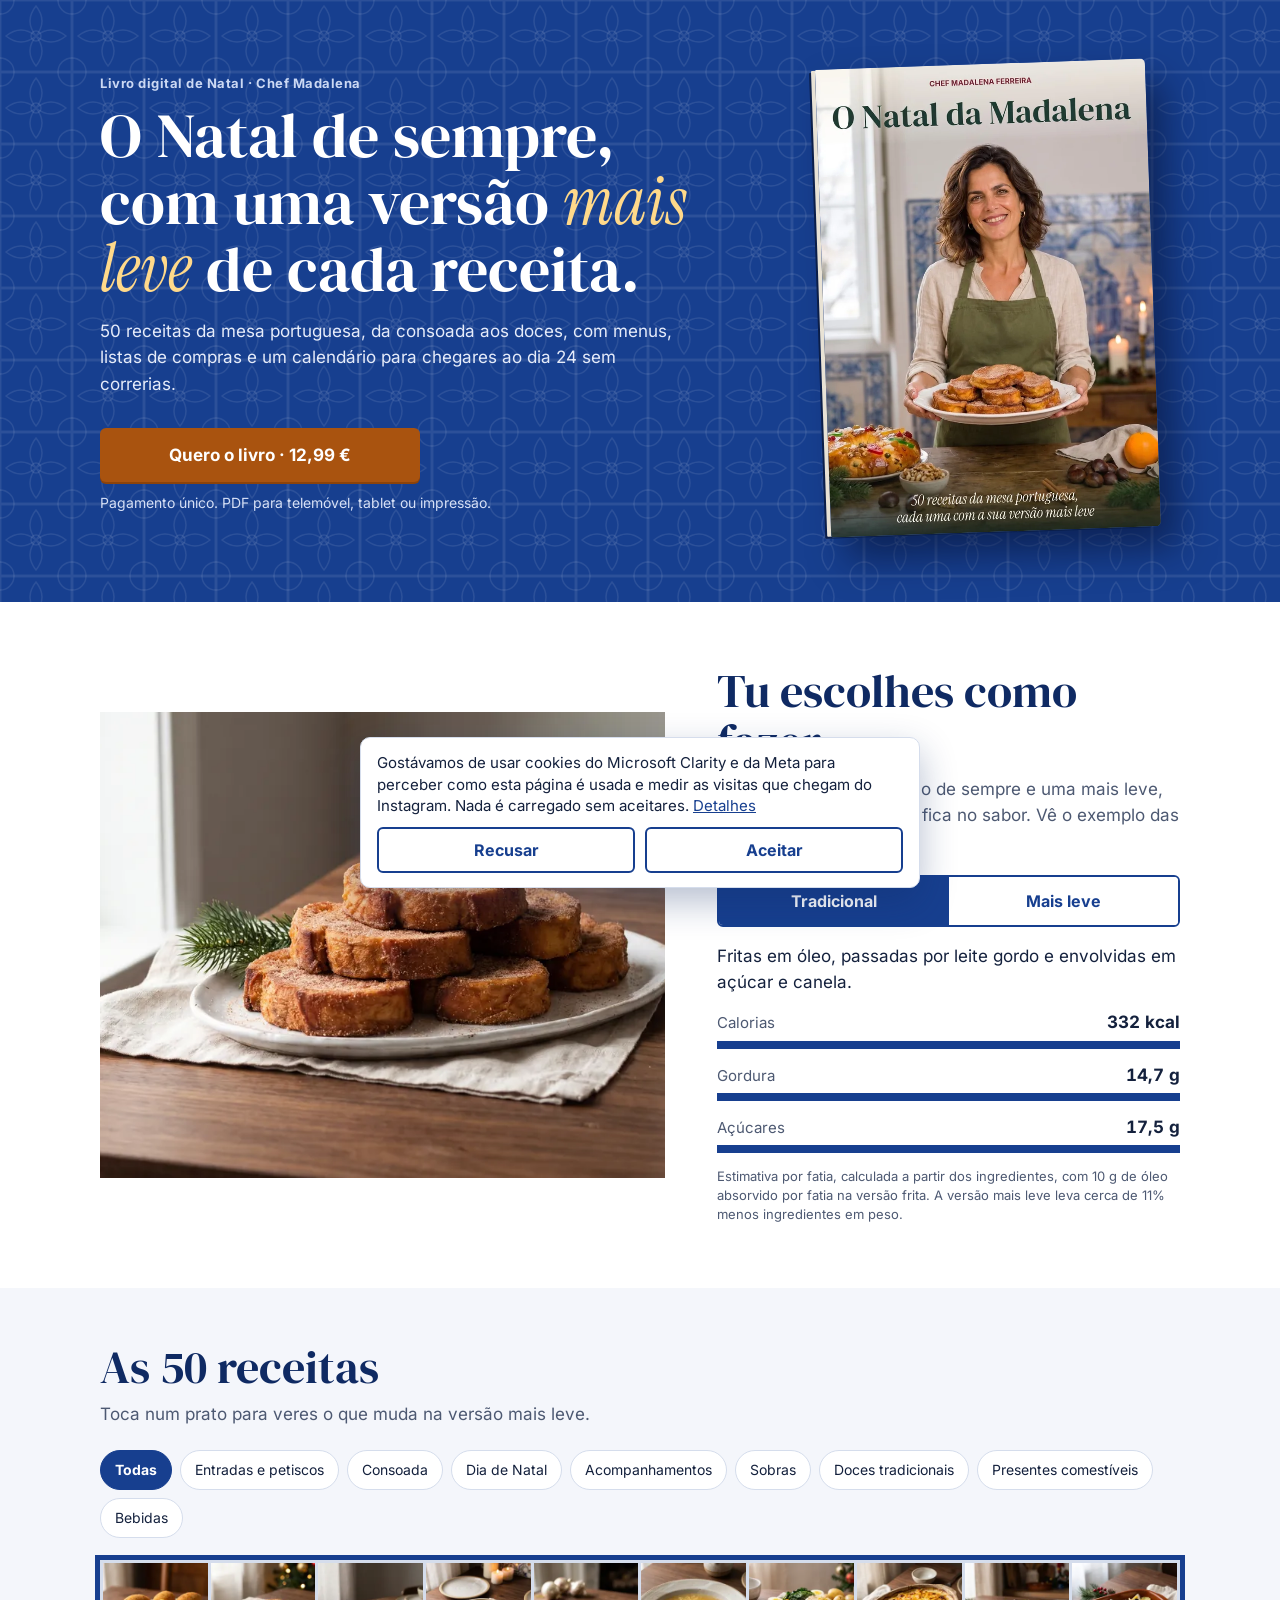
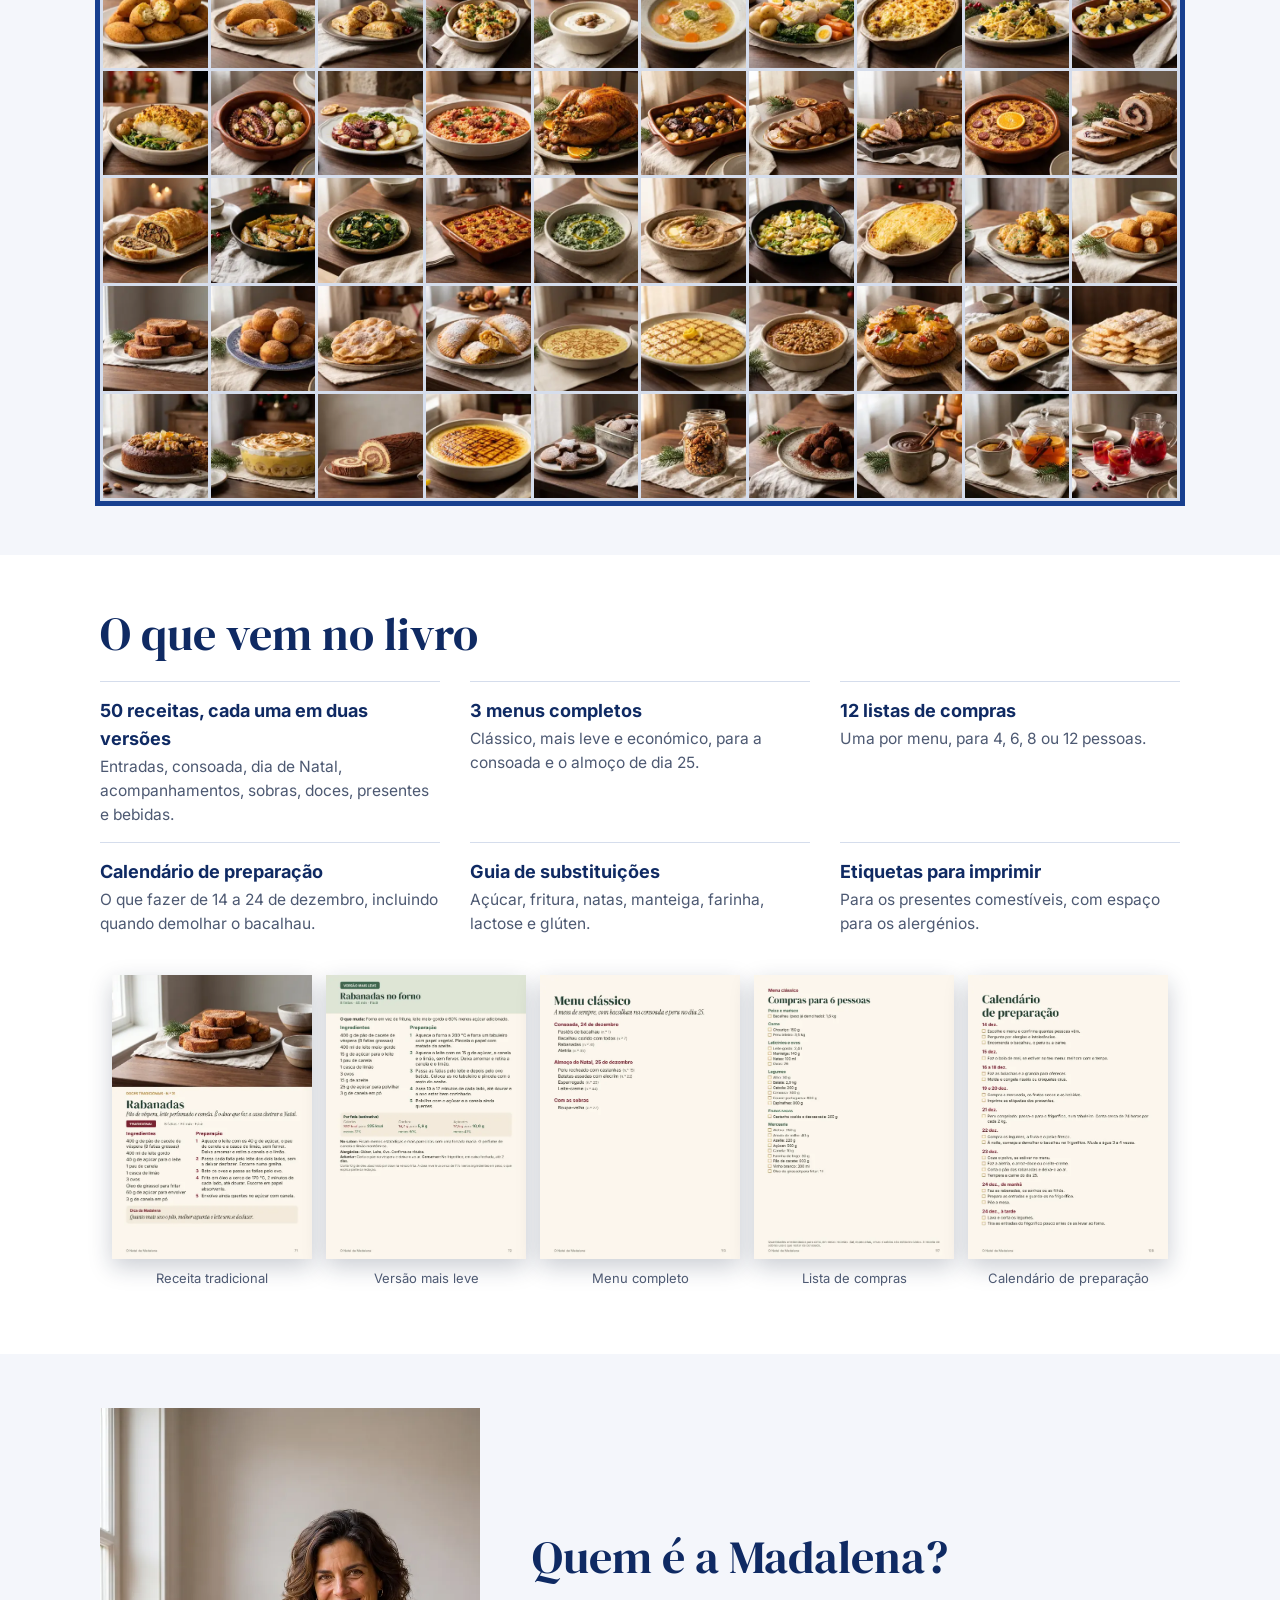
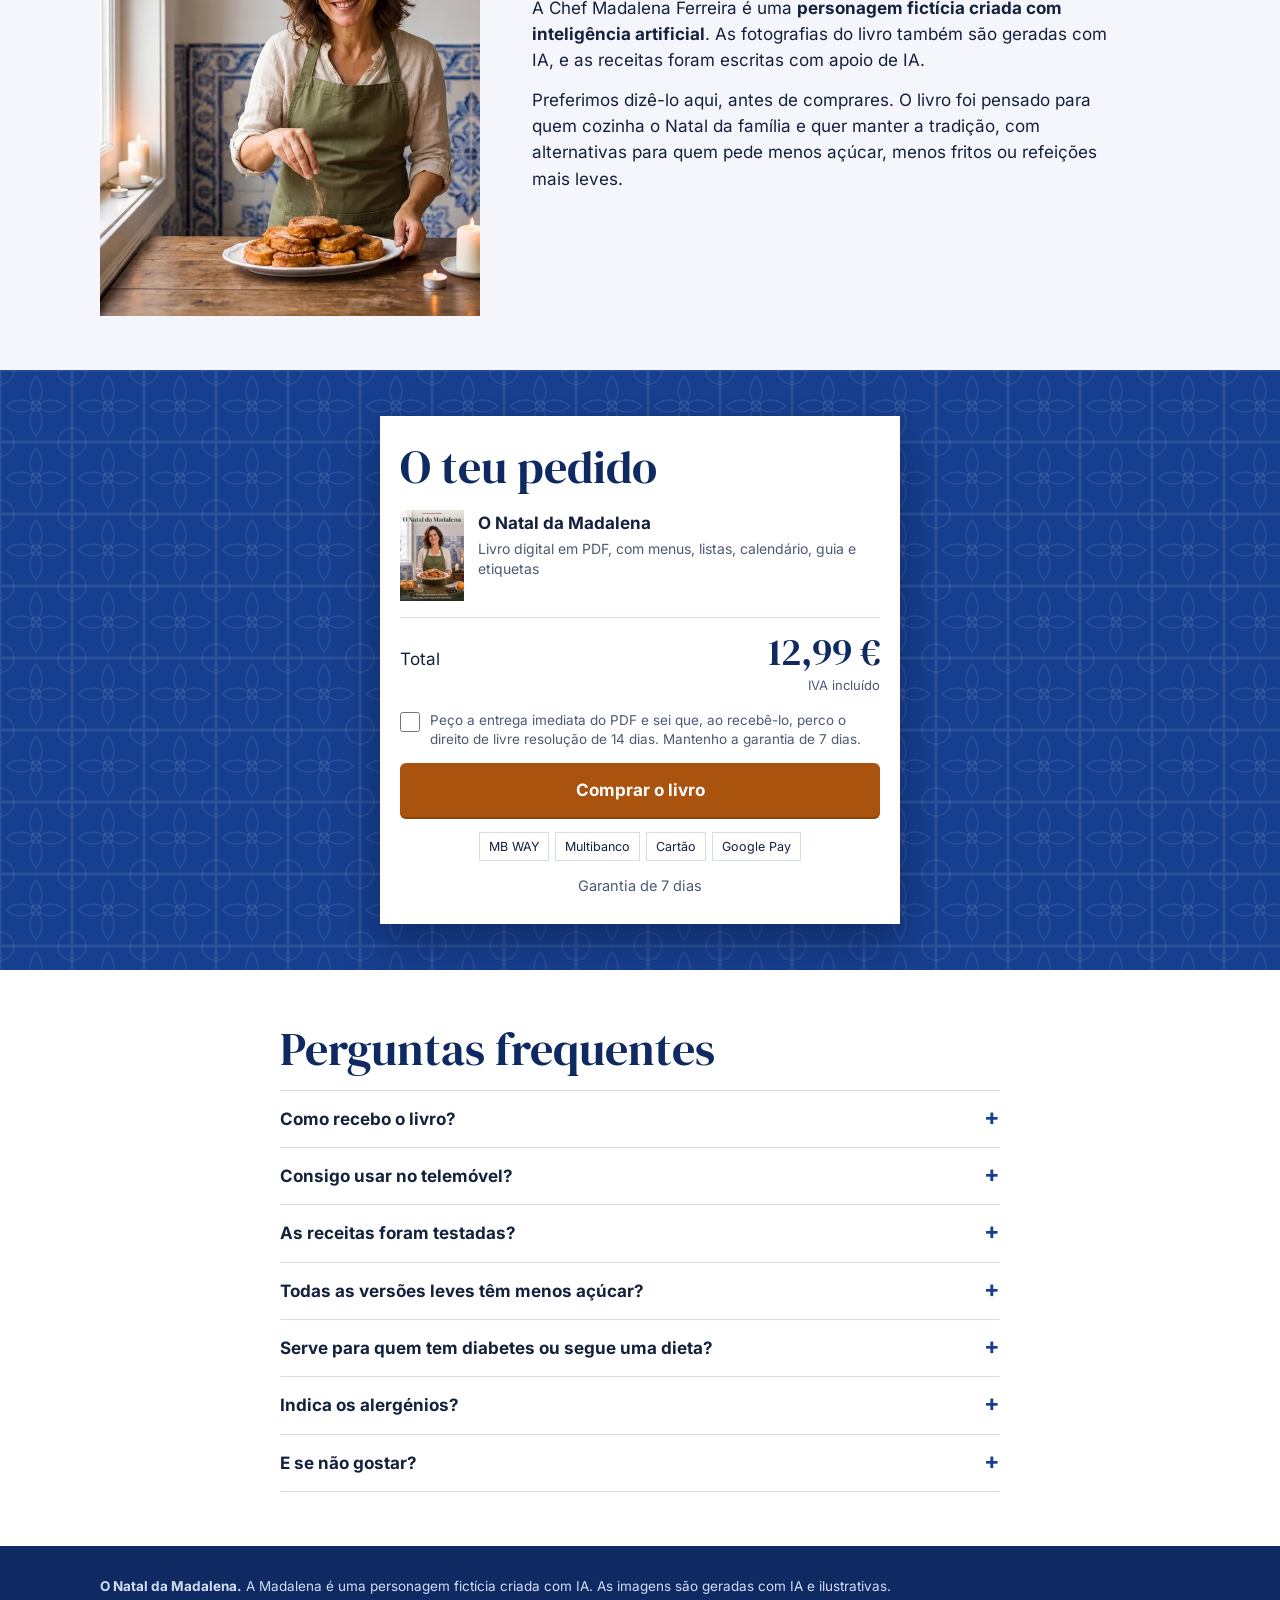
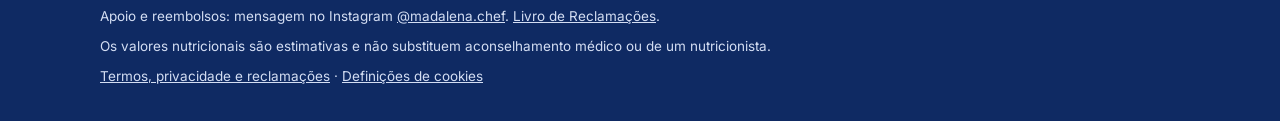
==== commit 4421ed8b: "Update site Co-Authored-By: Claude Opus 5.5 <noreply@anthropic.com>" ====
--- a/index.html
+++ b/index.html
@@ -9,7 +9,7 @@
 <meta name="robots" content="noindex,nofollow">
 <link rel="preload" href="assets/DMSerifDisplay.woff" as="font" type="font/woff" crossorigin>
 <link rel="preload" href="assets/capa.webp" as="image">
-<link rel="stylesheet" href="styles.css">
+<link rel="stylesheet" href="styles.css?v=165bf973">
 </head>
 <body>
 
@@ -23,7 +23,7 @@
       </div>
       <div class="hero-livro"><img class="livro" src="assets/capa.webp" width="640" height="908" alt="Capa do livro O Natal da Madalena, com a Madalena a segurar uma travessa de rabanadas numa cozinha de azulejos."></div>
       <div class="hero-compra">
-        <a class="cta" href="#pedido">Quero o livro · 12,99 €</a>
+        <a class="cta" href="#pedido" data-track="cta_topo">Quero o livro · 12,99 €</a>
         <p class="hero-nota">Pagamento único. PDF para telemóvel, tablet ou impressão.</p>
       </div>
     </div>
@@ -108,13 +108,13 @@
     <p><b>O Natal da Madalena.</b> A Madalena é uma personagem fictícia criada com IA. As imagens são geradas com IA e ilustrativas.</p>
     <p>Apoio e reembolsos: mensagem no Instagram <a href="https://www.instagram.com/madalena.chef/" style="color:inherit">@madalena.chef</a>. <a href="https://www.livroreclamacoes.pt/" style="color:inherit">Livro de Reclamações</a>.</p>
     <p>Os valores nutricionais são estimativas e não substituem aconselhamento médico ou de um nutricionista.</p>
-    <p><a href="informacao.html">Termos, privacidade e reclamações</a></p>
+    <p><a href="informacao.html">Termos, privacidade e reclamações</a> · <button type="button" class="linklike" data-cookie-settings>Definições de cookies</button></p>
   </div>
 </footer>
 
 <div class="barra" id="barra" hidden>
   <span><b>12,99 €</b> pagamento único</span>
-  <a class="cta" href="#pedido">Quero o livro</a>
+  <a class="cta" href="#pedido" data-track="cta_barra">Quero o livro</a>
 </div>
 
 <dialog id="prato" aria-labelledby="prato-nome">
@@ -130,8 +130,12 @@
     <p class="prato-kcal" id="prato-kcal"></p>
   </div>
 </dialog>
+<div class="cookie" id="cookie" role="region" aria-label="Escolha de cookies" hidden>
+  <p>Gostávamos de usar cookies do Microsoft Clarity e da Meta para perceber como esta página é usada e medir as visitas que chegam do Instagram. Nada é carregado sem aceitares. <a href="informacao.html#privacidade">Detalhes</a></p>
+  <div class="cookie-acoes"><button type="button" class="cookie-btn" data-consent="denied">Recusar</button><button type="button" class="cookie-btn" data-consent="granted">Aceitar</button></div>
+</div>
 
-<script id="dados" type="application/json">{"rabanadas": {"t": {"desc": "Fritas em óleo, passadas por leite gordo e envolvidas em açúcar e canela.", "medidas": [{"texto": "332 kcal", "pct": 100}, {"texto": "14,7 g", "pct": 100}, {"texto": "17,5 g", "pct": 100}]}, "l": {"desc": "Forno em vez de fritura, leite meio-gordo e 60% menos açúcar adicionado. Ficam menos estaladiças e mais parecidas com uma torrada macia. O perfume de canela e limão mantém-se.", "medidas": [{"texto": "225 kcal", "pct": 68}, {"texto": "5,9 g", "pct": 40}, {"texto": "10,0 g", "pct": 57}]}}, "receitas": {"1": {"nome": "Pastéis de bacalhau", "capitulo": "Entradas e petiscos", "leve": "Pastéis de bacalhau no forno", "muda": "Forno ou air fryer em vez de fritura, e menos um ovo.", "meta": "8 doses de 3 pastéis · 1 h 10 · Média", "unidade": "dose de 3 pastéis", "kcalT": 225, "kcalL": 132}, "2": {"nome": "Rissóis de camarão", "capitulo": "Entradas e petiscos", "leve": "Rissóis de camarão no forno", "muda": "Assados, com recheio de leite meio-gordo, sem manteiga e com menos panado.", "meta": "8 doses de 3 rissóis · 1 h 30 · Difícil", "unidade": "dose de 3 rissóis", "kcalT": 443, "kcalL": 251}, "3": {"nome": "Folhados de alheira", "capitulo": "Entradas e petiscos", "leve": "Folhados de alheira em massa filo", "muda": "Massa filo em vez de folhada, menos alheira e maçã no recheio.", "meta": "6 doses de 2 folhados · 35 min · Fácil", "unidade": "dose de 2 folhados", "kcalT": 480, "kcalL": 190}, "4": {"nome": "Cogumelos recheados", "capitulo": "Entradas e petiscos", "leve": "Cogumelos com requeijão e ervas", "muda": "Requeijão e ervas em vez de queijo curado e presunto.", "meta": "6 doses de 4 cogumelos · 30 min · Fácil", "unidade": "dose de 4 cogumelos", "kcalT": 179, "kcalL": 84}, "5": {"nome": "Creme de castanha", "capitulo": "Entradas e petiscos", "leve": "Creme de castanha sem natas", "muda": "Sem natas e sem manteiga. A castanha e o alho-francês dão o creme.", "meta": "6 taças · 40 min · Fácil", "unidade": "taça", "kcalT": 334, "kcalL": 192}, "6": {"nome": "Canja de galinha com hortelã", "capitulo": "Entradas e petiscos", "leve": "Canja desengordurada com legumes", "muda": "Sem pele, caldo desengordurado, menos massa e mais legumes.", "meta": "6 pratos · 1 h 40 · Fácil", "unidade": "prato", "kcalT": 364, "kcalL": 175}, "7": {"nome": "Bacalhau cozido com todos", "capitulo": "Consoada", "leve": "Bacalhau com todos, mais verde", "muda": "Mais couve e feijão-verde, menos batata, meio ovo por pessoa e azeite medido.", "meta": "6 pratos · 50 min · Fácil", "unidade": "prato", "kcalT": 633, "kcalL": 458}, "8": {"nome": "Bacalhau com natas", "capitulo": "Consoada", "leve": "Bacalhau com creme de couve-flor", "muda": "Couve-flor e leite meio-gordo em vez de natas, e batata cozida em vez de frita.", "meta": "6 doses · 1 h 15 · Média", "unidade": "dose", "kcalT": 668, "kcalL": 294}, "9": {"nome": "Bacalhau à Brás", "capitulo": "Consoada", "leve": "Brás com batata assada", "muda": "Batata fina assada, menos azeite e parte dos ovos trocada por claras.", "meta": "6 doses · 45 min · Média", "unidade": "dose", "kcalT": 534, "kcalL": 296}, "10": {"nome": "Bacalhau à Gomes de Sá", "capitulo": "Consoada", "leve": "Gomes de Sá com mais cebola", "muda": "Menos batata, mais cebola, azeite medido e metade dos ovos.", "meta": "6 doses · 1 h · Fácil", "unidade": "dose", "kcalT": 471, "kcalL": 309}, "11": {"nome": "Bacalhau com broa", "capitulo": "Consoada", "leve": "Bacalhau com crosta fina de broa", "muda": "Crosta mais fina, um terço do azeite, menos batata e mais grelos.", "meta": "6 doses · 1 h · Fácil", "unidade": "dose", "kcalT": 662, "kcalL": 397}, "12": {"nome": "Polvo à lagareiro", "capitulo": "Consoada", "leve": "Polvo à lagareiro com grelos", "muda": "Azeite medido, batata mais pequena em menor quantidade e grelos no prato.", "meta": "6 doses · 1 h 30 · Média", "unidade": "dose", "kcalT": 605, "kcalL": 388}, "13": {"nome": "Polvo cozido à moda do Norte", "capitulo": "Consoada", "leve": "Polvo cozido com mais couve", "muda": "Mais couve, menos batata e o tempero medido.", "meta": "6 doses · 1 h 20 · Fácil", "unidade": "dose", "kcalT": 501, "kcalL": 386}, "14": {"nome": "Arroz de polvo", "capitulo": "Consoada", "leve": "Arroz de polvo com mais legumes", "muda": "Menos arroz e azeite, com o dobro do tomate e mais pimento.", "meta": "6 doses · 1 h 20 · Média", "unidade": "dose", "kcalT": 514, "kcalL": 377}, "15": {"nome": "Peru recheado com castanhas", "capitulo": "Dia de Natal", "leve": "Peito de peru com castanha e maçã", "muda": "Peito sem pele, recheio sem enchidos e com fruta.", "meta": "10 doses · 3 h 30 · Média", "unidade": "dose", "kcalT": 540, "kcalL": 303}, "16": {"nome": "Cabrito assado à portuguesa", "capitulo": "Dia de Natal", "leve": "Cabrito em vinho e ervas", "muda": "Gordura aparada, um terço do azeite, sem manteiga e com mais legumes.", "meta": "8 doses · 2 h 30 · Média", "unidade": "dose", "kcalT": 590, "kcalL": 397}, "17": {"nome": "Lombo de porco com castanhas", "capitulo": "Dia de Natal", "leve": "Lombo com castanhas e maçã", "muda": "Lombo limpo de gordura, sem natas nem manteiga, com molho reduzido.", "meta": "8 doses · 1 h 45 · Fácil", "unidade": "dose", "kcalT": 700, "kcalL": 395}, "18": {"nome": "Borrego assado com ervas", "capitulo": "Dia de Natal", "leve": "Borrego limpo com legumes", "muda": "Perna limpa de gordura, menos batata, mais legumes e menos azeite.", "meta": "8 doses · 2 h 15 · Fácil", "unidade": "dose", "kcalT": 702, "kcalL": 381}, "19": {"nome": "Arroz de pato", "capitulo": "Dia de Natal", "leve": "Arroz de pato com cogumelos", "muda": "Pato sem pele, sem chouriço, menos arroz e com cogumelos.", "meta": "8 doses · 2 h · Média", "unidade": "dose", "kcalT": 927, "kcalL": 336}, "20": {"nome": "Rolo de peru com ameixa e presunto", "capitulo": "Dia de Natal", "leve": "Rolo de peru com espinafres", "muda": "Sem presunto nem manteiga, com espinafres, ameixa e ervas.", "meta": "8 doses · 1 h 30 · Média", "unidade": "dose", "kcalT": 294, "kcalL": 244}, "21": {"nome": "Assado de cogumelos e castanhas", "capitulo": "Dia de Natal", "leve": "Assado com crosta de batata-doce", "muda": "Crosta de batata-doce em vez de massa folhada e menos frutos secos.", "meta": "6 doses · 1 h 15 · Média", "unidade": "dose", "kcalT": 706, "kcalL": 310}, "22": {"nome": "Batatas assadas com alecrim", "capitulo": "Acompanhamentos", "leve": "Batatas pré-cozidas e assadas", "muda": "Pré-cozidas e assadas com metade da gordura.", "meta": "6 doses · 1 h · Fácil", "unidade": "dose", "kcalT": 266, "kcalL": 213}, "23": {"nome": "Couve-portuguesa com alho", "capitulo": "Acompanhamentos", "leve": "Couve a vapor com alho", "muda": "Cozida a vapor e terminada com um terço do azeite.", "meta": "6 doses · 20 min · Fácil", "unidade": "dose", "kcalT": 135, "kcalL": 76}, "24": {"nome": "Arroz de forno com chouriço", "capitulo": "Acompanhamentos", "leve": "Arroz de forno com cogumelos", "muda": "Sem chouriço, com cogumelos e pimentão-doce fumado.", "meta": "6 doses · 50 min · Fácil", "unidade": "dose", "kcalT": 412, "kcalL": 240}, "25": {"nome": "Esparregado", "capitulo": "Acompanhamentos", "leve": "Esparregado sem natas", "muda": "Sem natas, com um pouco de leite e menos farinha.", "meta": "6 doses · 25 min · Fácil", "unidade": "dose", "kcalT": 167, "kcalL": 66}, "26": {"nome": "Puré de batata e castanha", "capitulo": "Acompanhamentos", "leve": "Puré de castanha com azeite", "muda": "Azeite em vez de manteiga, leite meio-gordo e menos castanha.", "meta": "6 doses · 40 min · Fácil", "unidade": "dose", "kcalT": 342, "kcalL": 224}, "27": {"nome": "Roupa-velha", "capitulo": "Sobras", "leve": "Roupa-velha com mais couve", "muda": "Mais couve, menos batata e ovo, e azeite medido.", "meta": "6 doses · 20 min · Fácil", "unidade": "dose", "kcalT": 348, "kcalL": 231}, "28": {"nome": "Empadão de peru", "capitulo": "Sobras", "leve": "Empadão de peru com couve-flor", "muda": "Puré de batata e couve-flor, peito sem pele e mais tomate.", "meta": "6 doses · 1 h · Fácil", "unidade": "dose", "kcalT": 442, "kcalL": 246}, "29": {"nome": "Pataniscas de bacalhau", "capitulo": "Sobras", "leve": "Pataniscas no forno", "muda": "Assadas ou na air fryer, com menos farinha e ovo.", "meta": "6 doses de 3 pataniscas · 35 min · Fácil", "unidade": "dose de 3 pataniscas", "kcalT": 330, "kcalL": 175}, "30": {"nome": "Croquetes de peru", "capitulo": "Sobras", "leve": "Croquetes de peru assados", "muda": "Panados e assados, com peito de peru e menos gordura.", "meta": "8 doses de 3 croquetes · 1 h + frio · Média", "unidade": "dose de 3 croquetes", "kcalT": 335, "kcalL": 178}, "31": {"nome": "Rabanadas", "capitulo": "Doces tradicionais", "leve": "Rabanadas no forno", "muda": "Forno em vez de fritura, leite meio-gordo e 60% menos açúcar adicionado.", "meta": "8 fatias · 35 min · Fácil", "unidade": "fatia", "kcalT": 332, "kcalL": 225}, "32": {"nome": "Sonhos", "capitulo": "Doces tradicionais", "leve": "Sonhos no forno", "muda": "Massa assada, com menos manteiga e um quarto do açúcar.", "meta": "8 doses de 3 sonhos · 45 min · Média", "unidade": "dose de 3 sonhos", "kcalT": 331, "kcalL": 142}, "33": {"nome": "Filhós", "capitulo": "Doces tradicionais", "leve": "Filhós finas assadas", "muda": "Finas e assadas, com menos ovo e menos de um terço do açúcar.", "meta": "10 doses de 2 filhós · 2 h 30 · Média", "unidade": "dose de 2 filhós", "kcalT": 428, "kcalL": 206}, "34": {"nome": "Azevias de grão", "capitulo": "Doces tradicionais", "leve": "Azevias assadas", "muda": "Assadas, com um terço do açúcar no recheio e menos gemas.", "meta": "12 doses de 2 azevias · 1 h 30 · Média", "unidade": "dose de 2 azevias", "kcalT": 374, "kcalL": 178}, "35": {"nome": "Aletria", "capitulo": "Doces tradicionais", "leve": "Aletria com leite meio-gordo", "muda": "Leite meio-gordo, sem manteiga, um terço das gemas e menos de metade do açúcar.", "meta": "10 taças · 35 min · Fácil", "unidade": "taça", "kcalT": 296, "kcalL": 168}, "36": {"nome": "Arroz-doce", "capitulo": "Doces tradicionais", "leve": "Arroz-doce com raspa de citrinos", "muda": "Leite meio-gordo, sem manteiga, menos gemas e menos de metade do açúcar.", "meta": "10 taças · 1 h · Média", "unidade": "taça", "kcalT": 288, "kcalL": 170}, "37": {"nome": "Formigos", "capitulo": "Doces tradicionais", "leve": "Formigos com pão de mistura", "muda": "Pão de mistura, menos de metade do mel, sem açúcar e frutos secos medidos.", "meta": "8 taças · 30 min · Fácil", "unidade": "taça", "kcalT": 360, "kcalL": 198}, "38": {"nome": "Bolo-rei", "capitulo": "Doces tradicionais", "leve": "Bolo-rei com fruta desidratada", "muda": "Menos de metade do açúcar, metade da manteiga e fruta desidratada em vez de cristalizada.", "meta": "12 fatias · 4 h · Difícil", "unidade": "fatia", "kcalT": 392, "kcalL": 275}, "39": {"nome": "Broas de batata-doce", "capitulo": "Doces tradicionais", "leve": "Broas de batata-doce menos doces", "muda": "Mais batata-doce, menos de metade do açúcar e metade do azeite e da amêndoa.", "meta": "10 doses de 2 broas · 1 h 15 · Fácil", "unidade": "dose de 2 broas", "kcalT": 323, "kcalL": 241}, "40": {"nome": "Coscorões", "capitulo": "Doces tradicionais", "leve": "Coscorões finos assados", "muda": "Assados, com menos ovo e um quarto do açúcar.", "meta": "12 doses de 2 coscorões · 1 h 15 · Média", "unidade": "dose de 2 coscorões", "kcalT": 289, "kcalL": 120}, "41": {"nome": "Bolo de mel", "capitulo": "Doces tradicionais", "leve": "Bolo de mel menos doce", "muda": "Menos mel e açúcar, metade da manteiga, mais frutos secos e especiarias.", "meta": "16 fatias · 1 h 30 + repouso · Média", "unidade": "fatia", "kcalT": 357, "kcalL": 272}, "42": {"nome": "Merengue de banana", "capitulo": "Doces tradicionais", "leve": "Merengue com mais banana", "muda": "Mais banana, leite meio-gordo, metade das gemas e menos de metade do açúcar.", "meta": "8 taças · 50 min · Média", "unidade": "taça", "kcalT": 234, "kcalL": 179}, "43": {"nome": "Tronco de Natal", "capitulo": "Doces tradicionais", "leve": "Tronco com iogurte grego", "muda": "Recheio de iogurte grego e cacau, em vez de creme de manteiga, e menos açúcar.", "meta": "12 fatias · 1 h + frio · Média", "unidade": "fatia", "kcalT": 286, "kcalL": 135}, "44": {"nome": "Leite-creme", "capitulo": "Doces tradicionais", "leve": "Leite-creme mais leve", "muda": "Leite meio-gordo, metade das gemas e menos de metade do açúcar.", "meta": "8 taças · 30 min + frio · Fácil", "unidade": "taça", "kcalT": 267, "kcalL": 156}, "45": {"nome": "Bolachas de especiarias", "capitulo": "Presentes comestíveis", "leve": "Bolachas integrais de especiarias", "muda": "Metade da farinha integral, menos manteiga e menos de metade do açúcar.", "meta": "15 doses de 2 bolachas · 40 min + frio · Fácil", "unidade": "dose de 2 bolachas", "kcalT": 196, "kcalL": 140}, "46": {"nome": "Granola de Natal", "capitulo": "Presentes comestíveis", "leve": "Granola de Natal menos doce", "muda": "Menos de metade do mel, metade do azeite e das passas, e mais amêndoa.", "meta": "12 doses de 40 g · 40 min · Fácil", "unidade": "dose de 40 g", "kcalT": 243, "kcalL": 200}, "47": {"nome": "Trufas de chocolate e avelã", "capitulo": "Presentes comestíveis", "leve": "Trufas de tâmara e avelã", "muda": "Base de tâmaras, avelã e cacau, sem natas, manteiga nem chocolate.", "meta": "12 doses de 2 trufas · 30 min + frio · Fácil", "unidade": "dose de 2 trufas", "kcalT": 175, "kcalL": 85}, "48": {"nome": "Chocolate quente", "capitulo": "Bebidas", "leve": "Chocolate quente de cacau", "muda": "Cacau em vez de chocolate, leite meio-gordo e metade do açúcar.", "meta": "4 chávenas · 10 min · Fácil", "unidade": "chávena", "kcalT": 395, "kcalL": 144}, "49": {"nome": "Chá de especiarias com laranja", "capitulo": "Bebidas", "leve": "Chá de especiarias sem mel", "muda": "Sem mel, adoçado só pelo sumo de laranja.", "meta": "6 chávenas · 15 min · Fácil", "unidade": "chávena", "kcalT": 38, "kcalL": 8}, "50": {"nome": "Ponche de frutos vermelhos sem álcool", "capitulo": "Bebidas", "leve": "Ponche sem açúcar adicionado", "muda": "Sem açúcar adicionado, com metade do sumo, mais fruta e chá.", "meta": "8 copos · 20 min + frio · Fácil", "unidade": "copo", "kcalT": 83, "kcalL": 29}}}</script>
-<script src="app.js" defer></script>
+<script id="dados" type="application/json">{"rabanadas": {"t": {"desc": "Fritas em óleo, passadas por leite gordo e envolvidas em açúcar e canela.", "medidas": [{"texto": "332 kcal", "pct": 100}, {"texto": "14,7 g", "pct": 100}, {"texto": "17,5 g", "pct": 100}]}, "l": {"desc": "Forno em vez de fritura, leite meio-gordo e 60% menos açúcar adicionado. Ficam menos estaladiças e mais parecidas com uma torrada macia. O perfume de canela e limão mantém-se.", "medidas": [{"texto": "225 kcal", "pct": 68}, {"texto": "5,9 g", "pct": 40}, {"texto": "10,0 g", "pct": 57}]}}, "receitas": {"1": {"nome": "Pastéis de bacalhau", "capitulo": "Entradas e petiscos", "leve": "Pastéis de bacalhau no forno", "muda": "Forno ou air fryer em vez de fritura, e menos um ovo.", "meta": "8 doses de 3 pastéis · 1 h 10 · Média", "unidade": "dose de 3 pastéis", "kcalT": 225, "kcalL": 132}, "2": {"nome": "Rissóis de camarão", "capitulo": "Entradas e petiscos", "leve": "Rissóis de camarão no forno", "muda": "Assados, com recheio de leite meio-gordo, sem manteiga e com menos panado.", "meta": "8 doses de 3 rissóis · 1 h 30 · Difícil", "unidade": "dose de 3 rissóis", "kcalT": 443, "kcalL": 251}, "3": {"nome": "Folhados de alheira", "capitulo": "Entradas e petiscos", "leve": "Folhados de alheira em massa filo", "muda": "Massa filo em vez de folhada, menos alheira e maçã no recheio.", "meta": "6 doses de 2 folhados · 35 min · Fácil", "unidade": "dose de 2 folhados", "kcalT": 480, "kcalL": 190}, "4": {"nome": "Cogumelos recheados", "capitulo": "Entradas e petiscos", "leve": "Cogumelos com requeijão e ervas", "muda": "Requeijão e ervas em vez de queijo curado e presunto.", "meta": "6 doses de 4 cogumelos · 30 min · Fácil", "unidade": "dose de 4 cogumelos", "kcalT": 179, "kcalL": 84}, "5": {"nome": "Creme de castanha", "capitulo": "Entradas e petiscos", "leve": "Creme de castanha sem natas", "muda": "Sem natas e sem manteiga. A castanha e o alho-francês dão o creme.", "meta": "6 taças · 40 min · Fácil", "unidade": "taça", "kcalT": 334, "kcalL": 192}, "6": {"nome": "Canja de galinha com hortelã", "capitulo": "Entradas e petiscos", "leve": "Canja desengordurada com legumes", "muda": "Sem pele, caldo desengordurado, menos massa e mais legumes.", "meta": "6 pratos · 1 h 40 · Fácil", "unidade": "prato", "kcalT": 364, "kcalL": 175}, "7": {"nome": "Bacalhau cozido com todos", "capitulo": "Consoada", "leve": "Bacalhau com todos, mais verde", "muda": "Mais couve e feijão-verde, menos batata, meio ovo por pessoa e azeite medido.", "meta": "6 pratos · 50 min · Fácil", "unidade": "prato", "kcalT": 633, "kcalL": 458}, "8": {"nome": "Bacalhau com natas", "capitulo": "Consoada", "leve": "Bacalhau com creme de couve-flor", "muda": "Couve-flor e leite meio-gordo em vez de natas, e batata cozida em vez de frita.", "meta": "6 doses · 1 h 15 · Média", "unidade": "dose", "kcalT": 668, "kcalL": 294}, "9": {"nome": "Bacalhau à Brás", "capitulo": "Consoada", "leve": "Brás com batata assada", "muda": "Batata fina assada, menos azeite e parte dos ovos trocada por claras.", "meta": "6 doses · 45 min · Média", "unidade": "dose", "kcalT": 534, "kcalL": 296}, "10": {"nome": "Bacalhau à Gomes de Sá", "capitulo": "Consoada", "leve": "Gomes de Sá com mais cebola", "muda": "Menos batata, mais cebola, azeite medido e metade dos ovos.", "meta": "6 doses · 1 h · Fácil", "unidade": "dose", "kcalT": 471, "kcalL": 309}, "11": {"nome": "Bacalhau com broa", "capitulo": "Consoada", "leve": "Bacalhau com crosta fina de broa", "muda": "Crosta mais fina, um terço do azeite, menos batata e mais grelos.", "meta": "6 doses · 1 h · Fácil", "unidade": "dose", "kcalT": 662, "kcalL": 397}, "12": {"nome": "Polvo à lagareiro", "capitulo": "Consoada", "leve": "Polvo à lagareiro com grelos", "muda": "Azeite medido, batata mais pequena em menor quantidade e grelos no prato.", "meta": "6 doses · 1 h 30 · Média", "unidade": "dose", "kcalT": 605, "kcalL": 388}, "13": {"nome": "Polvo cozido à moda do Norte", "capitulo": "Consoada", "leve": "Polvo cozido com mais couve", "muda": "Mais couve, menos batata e o tempero medido.", "meta": "6 doses · 1 h 20 · Fácil", "unidade": "dose", "kcalT": 501, "kcalL": 386}, "14": {"nome": "Arroz de polvo", "capitulo": "Consoada", "leve": "Arroz de polvo com mais legumes", "muda": "Menos arroz e azeite, com o dobro do tomate e mais pimento.", "meta": "6 doses · 1 h 20 · Média", "unidade": "dose", "kcalT": 514, "kcalL": 377}, "15": {"nome": "Peru recheado com castanhas", "capitulo": "Dia de Natal", "leve": "Peito de peru com castanha e maçã", "muda": "Peito sem pele, recheio sem enchidos e com fruta.", "meta": "10 doses · 3 h 30 · Média", "unidade": "dose", "kcalT": 540, "kcalL": 303}, "16": {"nome": "Cabrito assado à portuguesa", "capitulo": "Dia de Natal", "leve": "Cabrito em vinho e ervas", "muda": "Gordura aparada, um terço do azeite, sem manteiga e com mais legumes.", "meta": "8 doses · 2 h 30 · Média", "unidade": "dose", "kcalT": 590, "kcalL": 397}, "17": {"nome": "Lombo de porco com castanhas", "capitulo": "Dia de Natal", "leve": "Lombo com castanhas e maçã", "muda": "Lombo limpo de gordura, sem natas nem manteiga, com molho reduzido.", "meta": "8 doses · 1 h 45 · Fácil", "unidade": "dose", "kcalT": 700, "kcalL": 395}, "18": {"nome": "Borrego assado com ervas", "capitulo": "Dia de Natal", "leve": "Borrego limpo com legumes", "muda": "Perna limpa de gordura, menos batata, mais legumes e menos azeite.", "meta": "8 doses · 2 h 15 · Fácil", "unidade": "dose", "kcalT": 702, "kcalL": 381}, "19": {"nome": "Arroz de pato", "capitulo": "Dia de Natal", "leve": "Arroz de pato com cogumelos", "muda": "Pato sem pele, sem chouriço, menos arroz e com cogumelos.", "meta": "8 doses · 2 h · Média", "unidade": "dose", "kcalT": 927, "kcalL": 336}, "20": {"nome": "Rolo de peru com ameixa e presunto", "capitulo": "Dia de Natal", "leve": "Rolo de peru com espinafres", "muda": "Sem presunto nem manteiga, com espinafres, ameixa e ervas.", "meta": "8 doses · 1 h 30 · Média", "unidade": "dose", "kcalT": 294, "kcalL": 244}, "21": {"nome": "Assado de cogumelos e castanhas", "capitulo": "Dia de Natal", "leve": "Assado com crosta de batata-doce", "muda": "Crosta de batata-doce em vez de massa folhada e menos frutos secos.", "meta": "6 doses · 1 h 15 · Média", "unidade": "dose", "kcalT": 706, "kcalL": 310}, "22": {"nome": "Batatas assadas com alecrim", "capitulo": "Acompanhamentos", "leve": "Batatas pré-cozidas e assadas", "muda": "Pré-cozidas e assadas com metade da gordura.", "meta": "6 doses · 1 h · Fácil", "unidade": "dose", "kcalT": 266, "kcalL": 213}, "23": {"nome": "Couve-portuguesa com alho", "capitulo": "Acompanhamentos", "leve": "Couve a vapor com alho", "muda": "Cozida a vapor e terminada com um terço do azeite.", "meta": "6 doses · 20 min · Fácil", "unidade": "dose", "kcalT": 135, "kcalL": 76}, "24": {"nome": "Arroz de forno com chouriço", "capitulo": "Acompanhamentos", "leve": "Arroz de forno com cogumelos", "muda": "Sem chouriço, com cogumelos e pimentão-doce fumado.", "meta": "6 doses · 50 min · Fácil", "unidade": "dose", "kcalT": 412, "kcalL": 240}, "25": {"nome": "Esparregado", "capitulo": "Acompanhamentos", "leve": "Esparregado sem natas", "muda": "Sem natas, com um pouco de leite e menos farinha.", "meta": "6 doses · 25 min · Fácil", "unidade": "dose", "kcalT": 167, "kcalL": 66}, "26": {"nome": "Puré de batata e castanha", "capitulo": "Acompanhamentos", "leve": "Puré de castanha com azeite", "muda": "Azeite em vez de manteiga, leite meio-gordo e menos castanha.", "meta": "6 doses · 40 min · Fácil", "unidade": "dose", "kcalT": 342, "kcalL": 224}, "27": {"nome": "Roupa-velha", "capitulo": "Sobras", "leve": "Roupa-velha com mais couve", "muda": "Mais couve, menos batata e ovo, e azeite medido.", "meta": "6 doses · 20 min · Fácil", "unidade": "dose", "kcalT": 348, "kcalL": 231}, "28": {"nome": "Empadão de peru", "capitulo": "Sobras", "leve": "Empadão de peru com couve-flor", "muda": "Puré de batata e couve-flor, peito sem pele e mais tomate.", "meta": "6 doses · 1 h · Fácil", "unidade": "dose", "kcalT": 442, "kcalL": 246}, "29": {"nome": "Pataniscas de bacalhau", "capitulo": "Sobras", "leve": "Pataniscas no forno", "muda": "Assadas ou na air fryer, com menos farinha e ovo.", "meta": "6 doses de 3 pataniscas · 35 min · Fácil", "unidade": "dose de 3 pataniscas", "kcalT": 330, "kcalL": 175}, "30": {"nome": "Croquetes de peru", "capitulo": "Sobras", "leve": "Croquetes de peru assados", "muda": "Panados e assados, com peito de peru e menos gordura.", "meta": "8 doses de 3 croquetes · 1 h + frio · Média", "unidade": "dose de 3 croquetes", "kcalT": 335, "kcalL": 178}, "31": {"nome": "Rabanadas", "capitulo": "Doces tradicionais", "leve": "Rabanadas no forno", "muda": "Forno em vez de fritura, leite meio-gordo e 60% menos açúcar adicionado.", "meta": "8 fatias · 35 min · Fácil", "unidade": "fatia", "kcalT": 332, "kcalL": 225}, "32": {"nome": "Sonhos", "capitulo": "Doces tradicionais", "leve": "Sonhos no forno", "muda": "Massa assada, com menos manteiga e um quarto do açúcar.", "meta": "8 doses de 3 sonhos · 45 min · Média", "unidade": "dose de 3 sonhos", "kcalT": 331, "kcalL": 142}, "33": {"nome": "Filhós", "capitulo": "Doces tradicionais", "leve": "Filhós finas assadas", "muda": "Finas e assadas, com menos ovo e menos de um terço do açúcar.", "meta": "10 doses de 2 filhós · 2 h 30 · Média", "unidade": "dose de 2 filhós", "kcalT": 428, "kcalL": 206}, "34": {"nome": "Azevias de grão", "capitulo": "Doces tradicionais", "leve": "Azevias assadas", "muda": "Assadas, com um terço do açúcar no recheio e menos gemas.", "meta": "12 doses de 2 azevias · 1 h 30 · Média", "unidade": "dose de 2 azevias", "kcalT": 374, "kcalL": 178}, "35": {"nome": "Aletria", "capitulo": "Doces tradicionais", "leve": "Aletria com leite meio-gordo", "muda": "Leite meio-gordo, sem manteiga, um terço das gemas e menos de metade do açúcar.", "meta": "10 taças · 35 min · Fácil", "unidade": "taça", "kcalT": 296, "kcalL": 168}, "36": {"nome": "Arroz-doce", "capitulo": "Doces tradicionais", "leve": "Arroz-doce com raspa de citrinos", "muda": "Leite meio-gordo, sem manteiga, menos gemas e menos de metade do açúcar.", "meta": "10 taças · 1 h · Média", "unidade": "taça", "kcalT": 288, "kcalL": 170}, "37": {"nome": "Formigos", "capitulo": "Doces tradicionais", "leve": "Formigos com pão de mistura", "muda": "Pão de mistura, menos de metade do mel, sem açúcar e frutos secos medidos.", "meta": "8 taças · 30 min · Fácil", "unidade": "taça", "kcalT": 360, "kcalL": 198}, "38": {"nome": "Bolo-rei", "capitulo": "Doces tradicionais", "leve": "Bolo-rei com fruta desidratada", "muda": "Menos de metade do açúcar, metade da manteiga e fruta desidratada em vez de cristalizada.", "meta": "12 fatias · 4 h · Difícil", "unidade": "fatia", "kcalT": 392, "kcalL": 275}, "39": {"nome": "Broas de batata-doce", "capitulo": "Doces tradicionais", "leve": "Broas de batata-doce menos doces", "muda": "Mais batata-doce, menos de metade do açúcar e metade do azeite e da amêndoa.", "meta": "10 doses de 2 broas · 1 h 15 · Fácil", "unidade": "dose de 2 broas", "kcalT": 323, "kcalL": 241}, "40": {"nome": "Coscorões", "capitulo": "Doces tradicionais", "leve": "Coscorões finos assados", "muda": "Assados, com menos ovo e um quarto do açúcar.", "meta": "12 doses de 2 coscorões · 1 h 15 · Média", "unidade": "dose de 2 coscorões", "kcalT": 289, "kcalL": 120}, "41": {"nome": "Bolo de mel", "capitulo": "Doces tradicionais", "leve": "Bolo de mel menos doce", "muda": "Menos mel e açúcar, metade da manteiga, mais frutos secos e especiarias.", "meta": "16 fatias · 1 h 30 + repouso · Média", "unidade": "fatia", "kcalT": 357, "kcalL": 272}, "42": {"nome": "Merengue de banana", "capitulo": "Doces tradicionais", "leve": "Merengue com mais banana", "muda": "Mais banana, leite meio-gordo, metade das gemas e menos de metade do açúcar.", "meta": "8 taças · 50 min · Média", "unidade": "taça", "kcalT": 234, "kcalL": 179}, "43": {"nome": "Tronco de Natal", "capitulo": "Doces tradicionais", "leve": "Tronco com iogurte grego", "muda": "Recheio de iogurte grego e cacau, em vez de creme de manteiga, e menos açúcar.", "meta": "12 fatias · 1 h + frio · Média", "unidade": "fatia", "kcalT": 286, "kcalL": 135}, "44": {"nome": "Leite-creme", "capitulo": "Doces tradicionais", "leve": "Leite-creme mais leve", "muda": "Leite meio-gordo, metade das gemas e menos de metade do açúcar.", "meta": "8 taças · 30 min + frio · Fácil", "unidade": "taça", "kcalT": 267, "kcalL": 156}, "45": {"nome": "Bolachas de especiarias", "capitulo": "Presentes comestíveis", "leve": "Bolachas integrais de especiarias", "muda": "Metade da farinha integral, menos manteiga e menos de metade do açúcar.", "meta": "15 doses de 2 bolachas · 40 min + frio · Fácil", "unidade": "dose de 2 bolachas", "kcalT": 196, "kcalL": 140}, "46": {"nome": "Granola de Natal", "capitulo": "Presentes comestíveis", "leve": "Granola de Natal menos doce", "muda": "Menos de metade do mel, metade do azeite e das passas, e mais amêndoa.", "meta": "12 doses de 40 g · 40 min · Fácil", "unidade": "dose de 40 g", "kcalT": 243, "kcalL": 200}, "47": {"nome": "Trufas de chocolate e avelã", "capitulo": "Presentes comestíveis", "leve": "Trufas de tâmara e avelã", "muda": "Base de tâmaras, avelã e cacau, sem natas, manteiga nem chocolate.", "meta": "12 doses de 2 trufas · 30 min + frio · Fácil", "unidade": "dose de 2 trufas", "kcalT": 175, "kcalL": 85}, "48": {"nome": "Chocolate quente", "capitulo": "Bebidas", "leve": "Chocolate quente de cacau", "muda": "Cacau em vez de chocolate, leite meio-gordo e metade do açúcar.", "meta": "4 chávenas · 10 min · Fácil", "unidade": "chávena", "kcalT": 395, "kcalL": 144}, "49": {"nome": "Chá de especiarias com laranja", "capitulo": "Bebidas", "leve": "Chá de especiarias sem mel", "muda": "Sem mel, adoçado só pelo sumo de laranja.", "meta": "6 chávenas · 15 min · Fácil", "unidade": "chávena", "kcalT": 38, "kcalL": 8}, "50": {"nome": "Ponche de frutos vermelhos sem álcool", "capitulo": "Bebidas", "leve": "Ponche sem açúcar adicionado", "muda": "Sem açúcar adicionado, com metade do sumo, mais fruta e chá.", "meta": "8 copos · 20 min + frio · Fácil", "unidade": "copo", "kcalT": 83, "kcalL": 29}}, "medicao": {"clarity": "zitjen0mq9", "pixel": "", "valor": 12.99, "moeda": "EUR"}}</script>
+<script src="app.js?v=165bf973" defer></script>
 </body>
 </html>
--- a/styles.css
+++ b/styles.css
@@ -162,3 +162,13 @@
   html{scroll-behavior:auto}
   *,*::before,*::after{transition:none!important;animation:none!important}
 }
+
+/* Escolha de cookies: os dois botões com o mesmo peso; esconde a barra de compra enquanto está aberta */
+.cookie{position:fixed;left:12px;right:12px;bottom:12px;z-index:60;max-width:560px;margin:0 auto;background:var(--branco);border:1px solid var(--rejunte);border-radius:10px;box-shadow:0 14px 36px rgba(15,42,99,.3);padding:14px 16px}
+.cookie p{margin:0 0 10px;font-size:15px;line-height:1.45;color:var(--tinta)}
+.cookie a{color:var(--cobalto);text-decoration:underline}
+.cookie-acoes{display:grid;grid-template-columns:1fr 1fr;gap:10px}
+.cookie-btn{font:700 16px Inter,sans-serif;min-height:46px;border-radius:6px;border:2px solid var(--cobalto);background:var(--branco);color:var(--cobalto);cursor:pointer}
+.cookie-btn:focus-visible,.linklike:focus-visible{outline:3px solid var(--caramelo);outline-offset:2px}
+body.cookie-aberto .barra{display:none}
+.linklike{font:inherit;color:inherit;background:none;border:0;padding:0;text-decoration:underline;cursor:pointer}
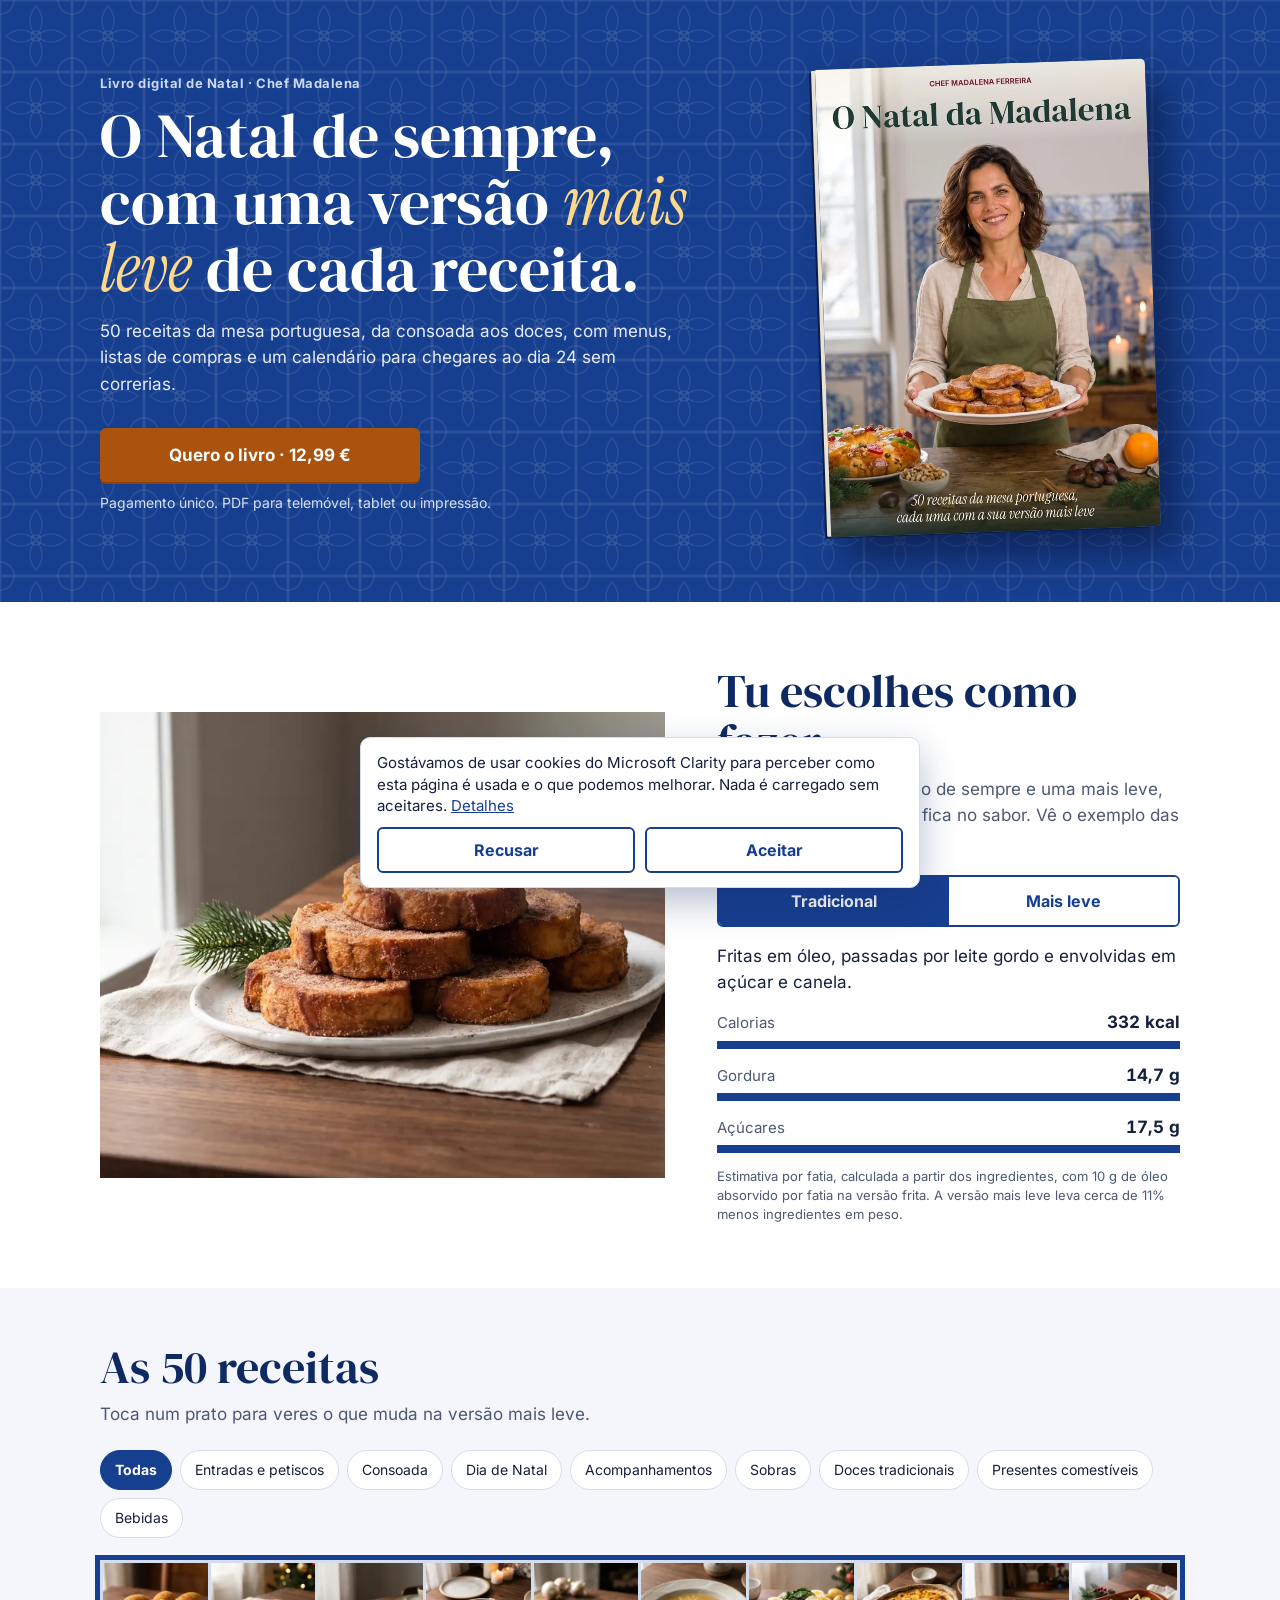
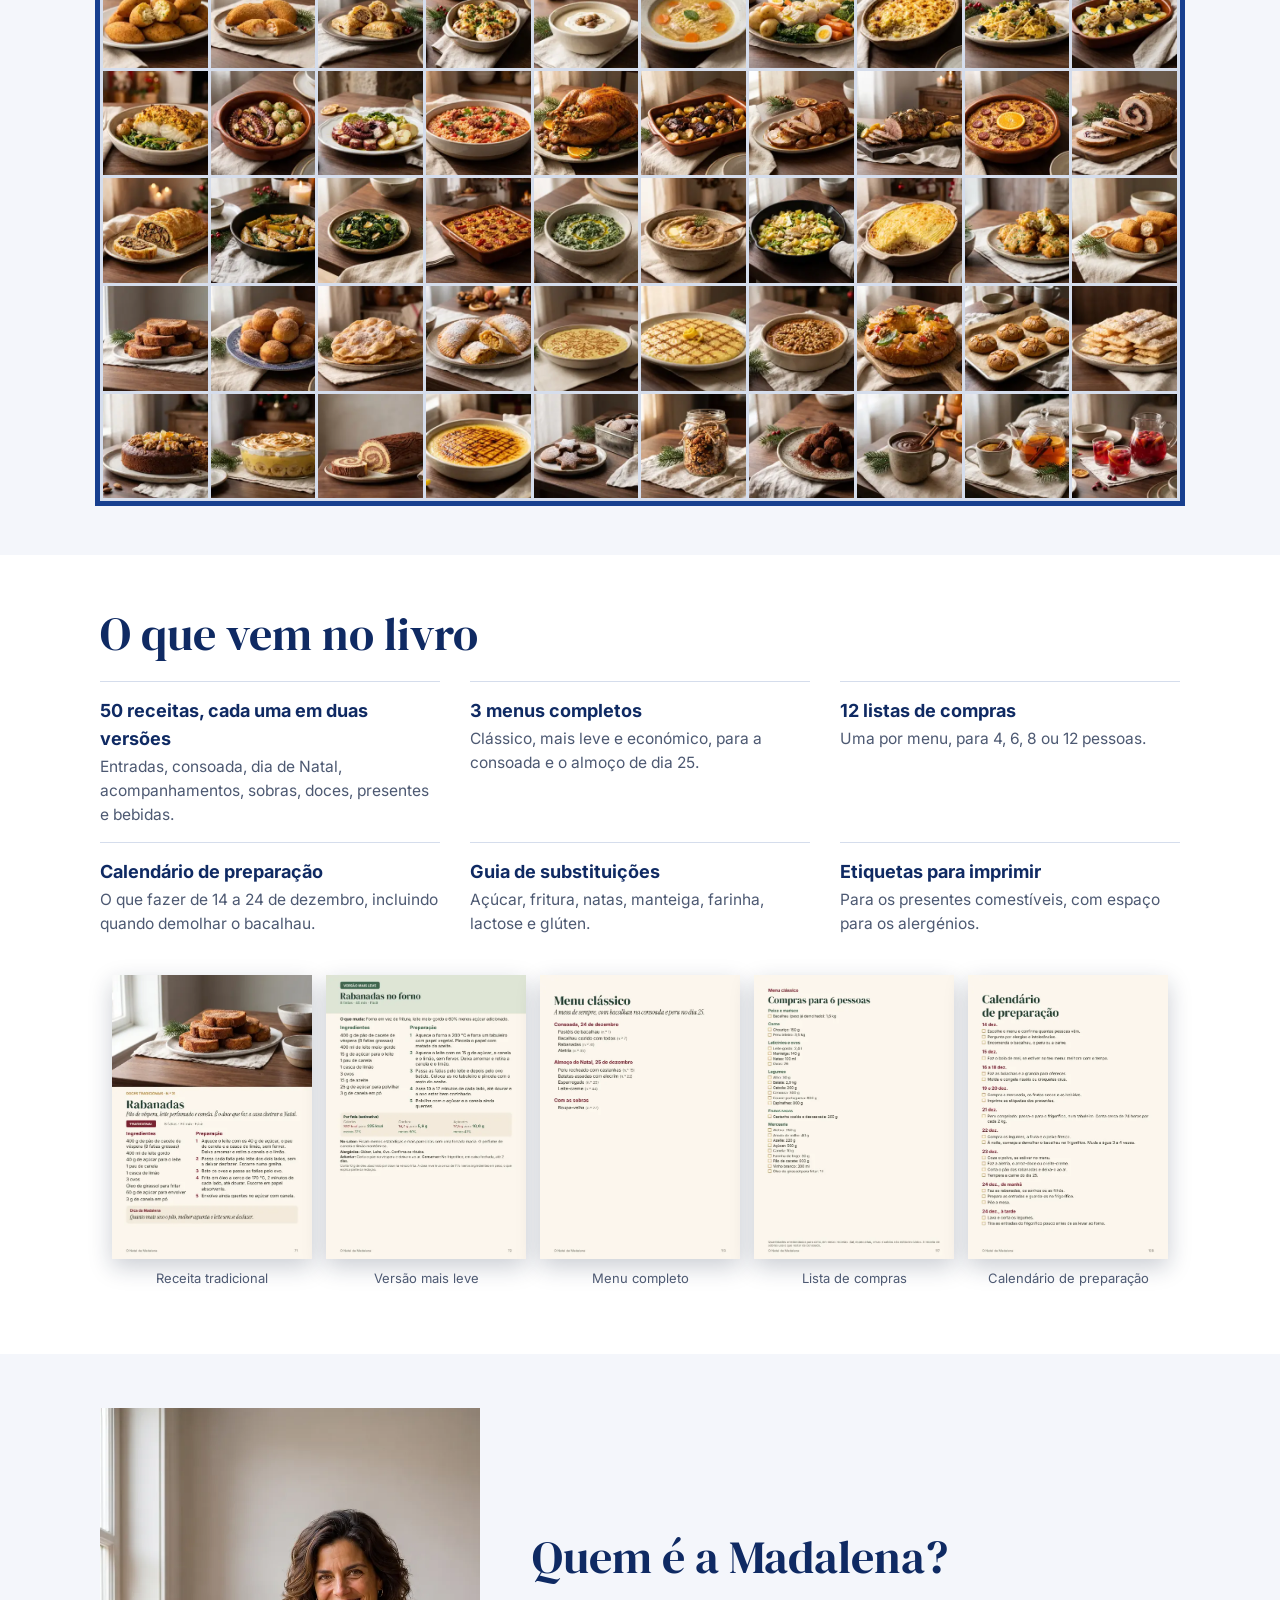
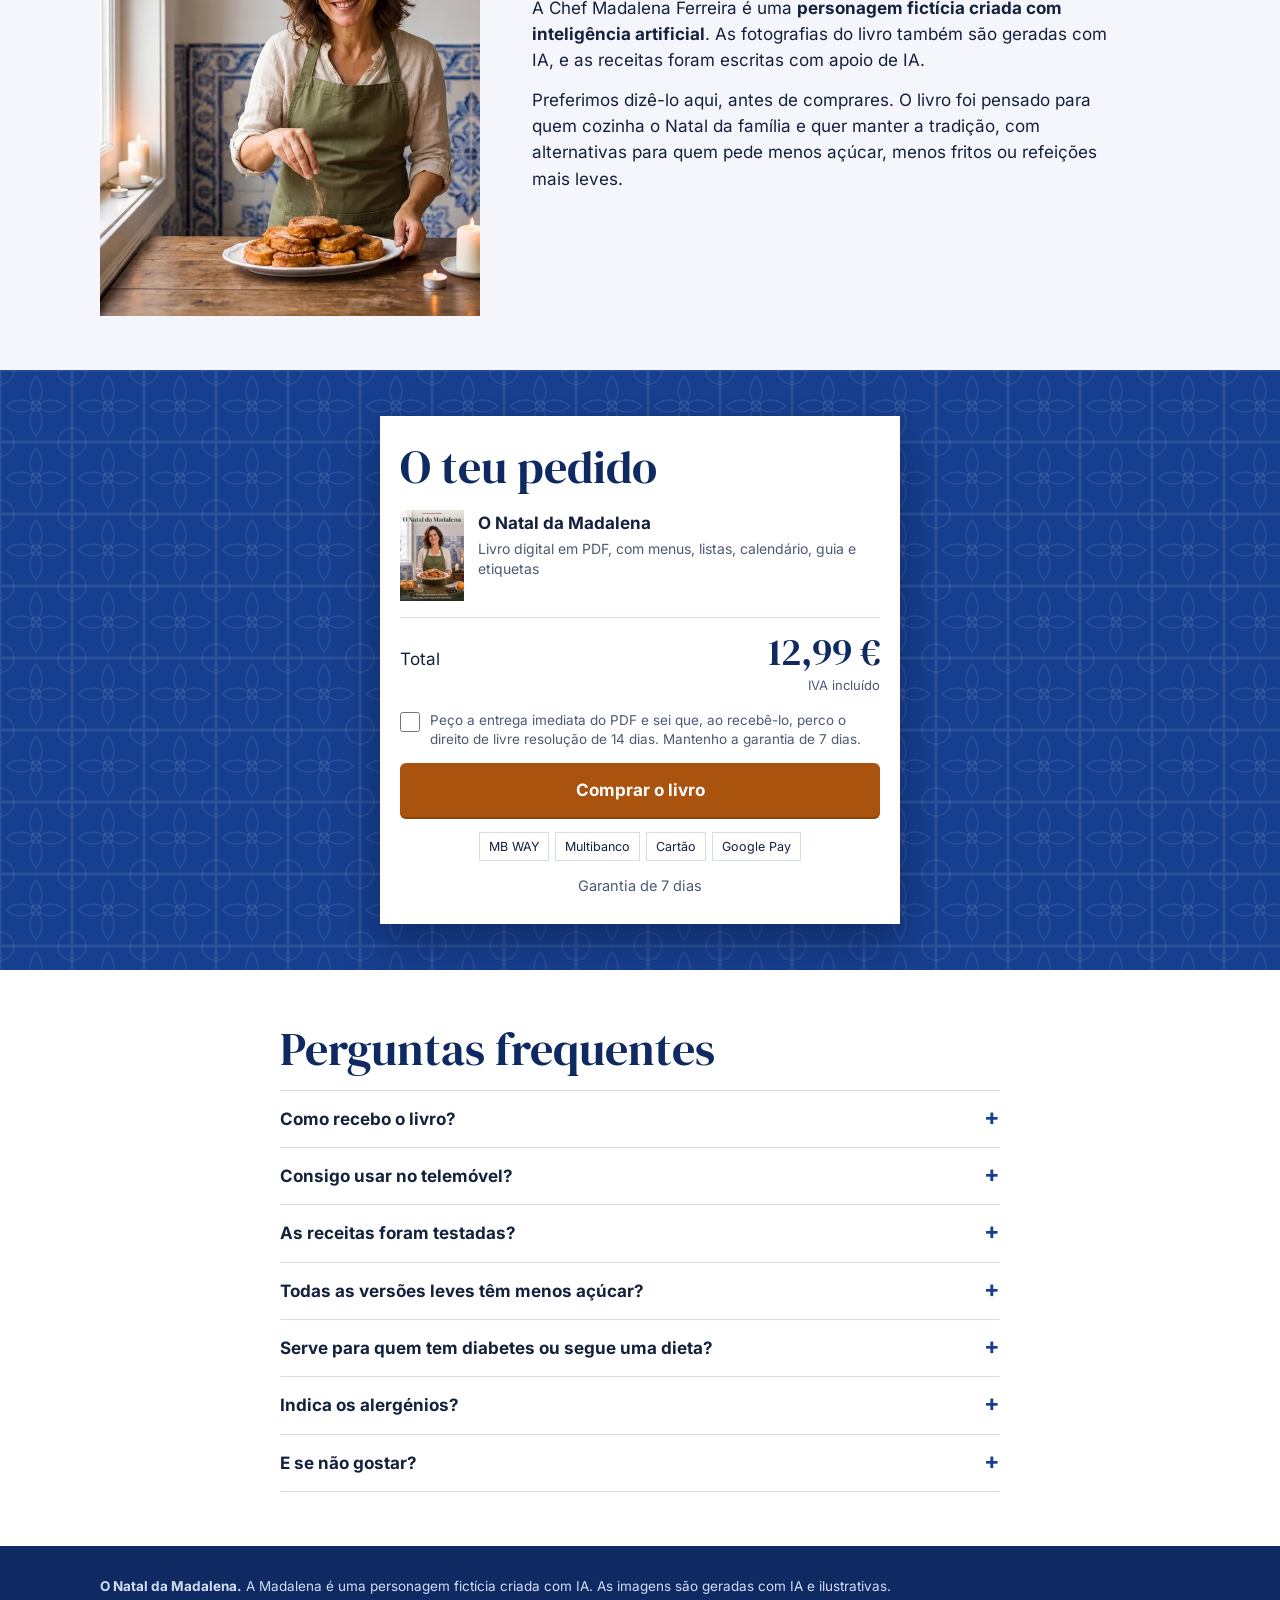
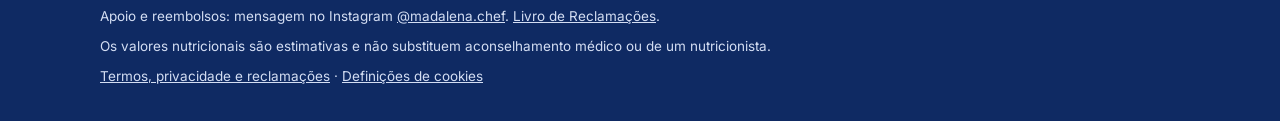
==== commit d75b68fe: "Update site Co-Authored-By: Claude Opus 5.5 <noreply@anthropic.com>" ====
--- a/index.html
+++ b/index.html
@@ -131,7 +131,7 @@
   </div>
 </dialog>
 <div class="cookie" id="cookie" role="region" aria-label="Escolha de cookies" hidden>
-  <p>Gostávamos de usar cookies do Microsoft Clarity e da Meta para perceber como esta página é usada e medir as visitas que chegam do Instagram. Nada é carregado sem aceitares. <a href="informacao.html#privacidade">Detalhes</a></p>
+  <p>Gostávamos de usar cookies do Microsoft Clarity para perceber como esta página é usada e o que podemos melhorar. Nada é carregado sem aceitares. <a href="informacao.html#privacidade">Detalhes</a></p>
   <div class="cookie-acoes"><button type="button" class="cookie-btn" data-consent="denied">Recusar</button><button type="button" class="cookie-btn" data-consent="granted">Aceitar</button></div>
 </div>
 
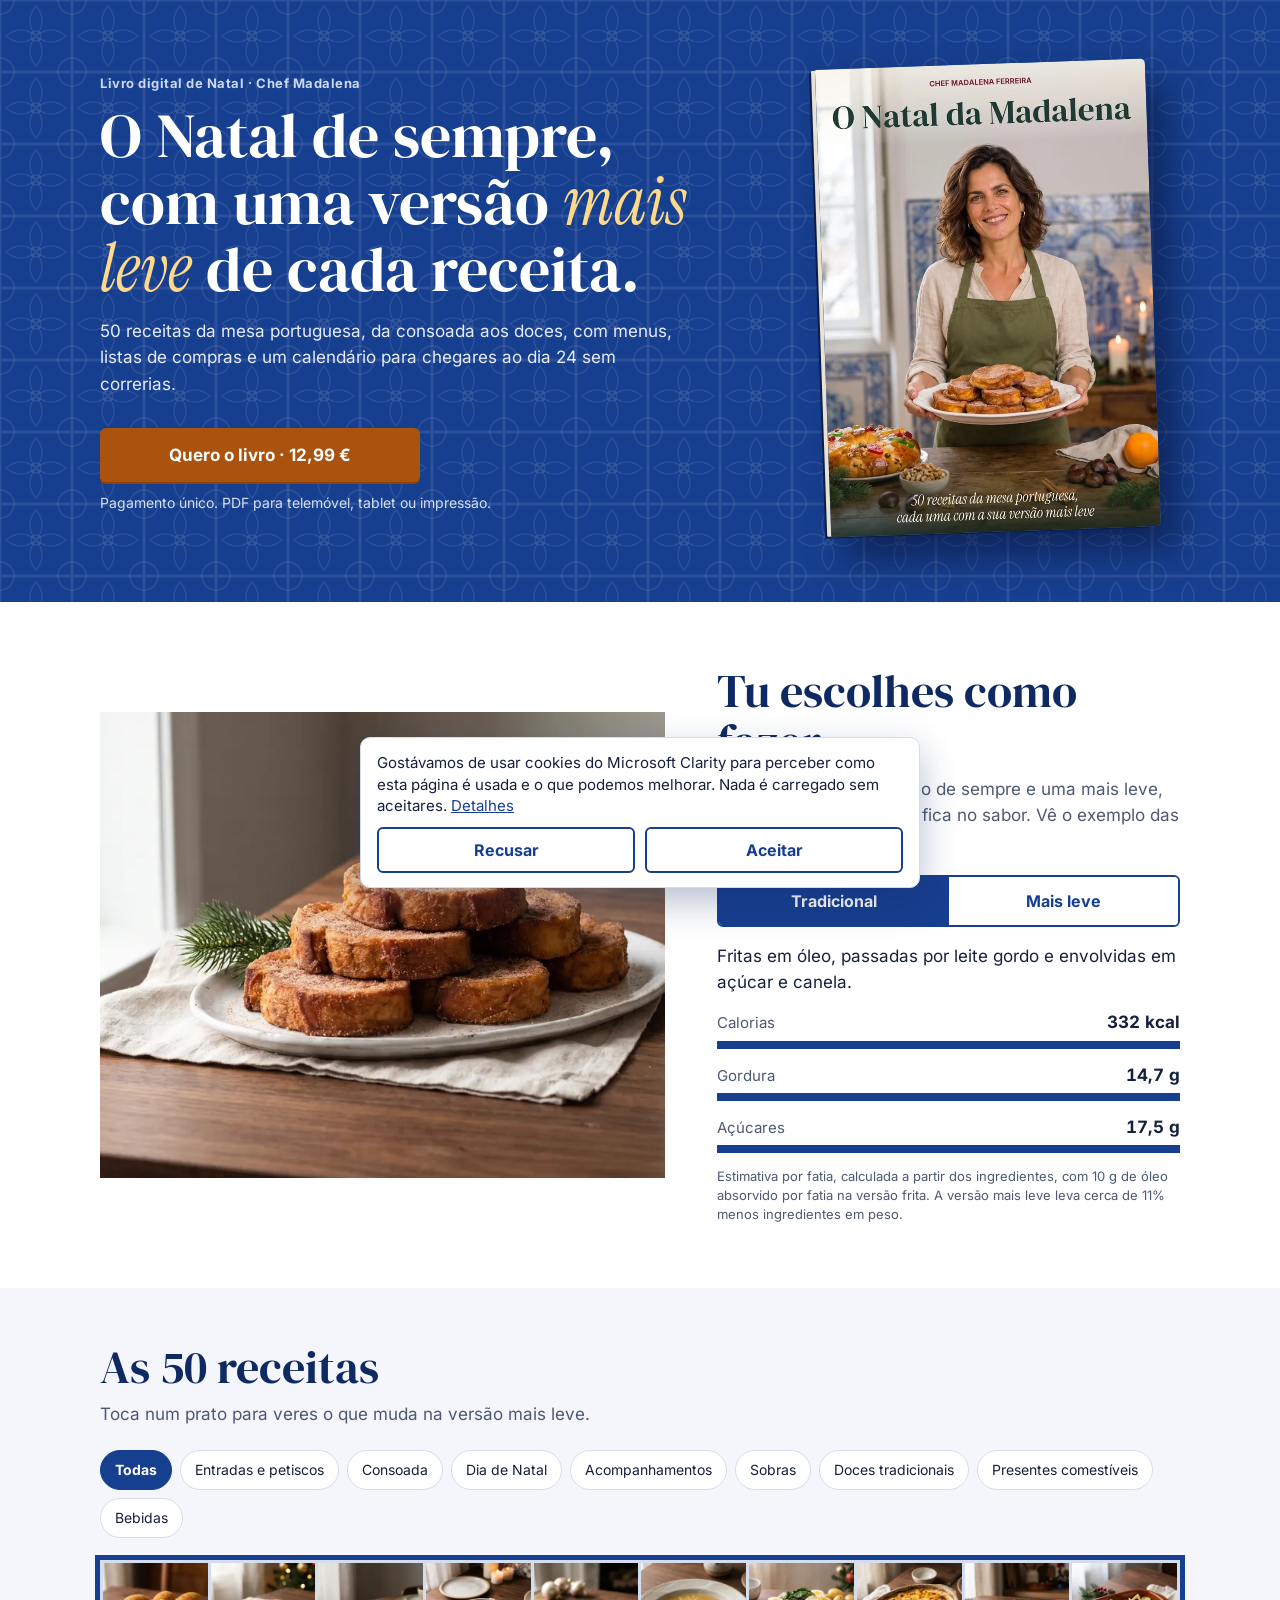
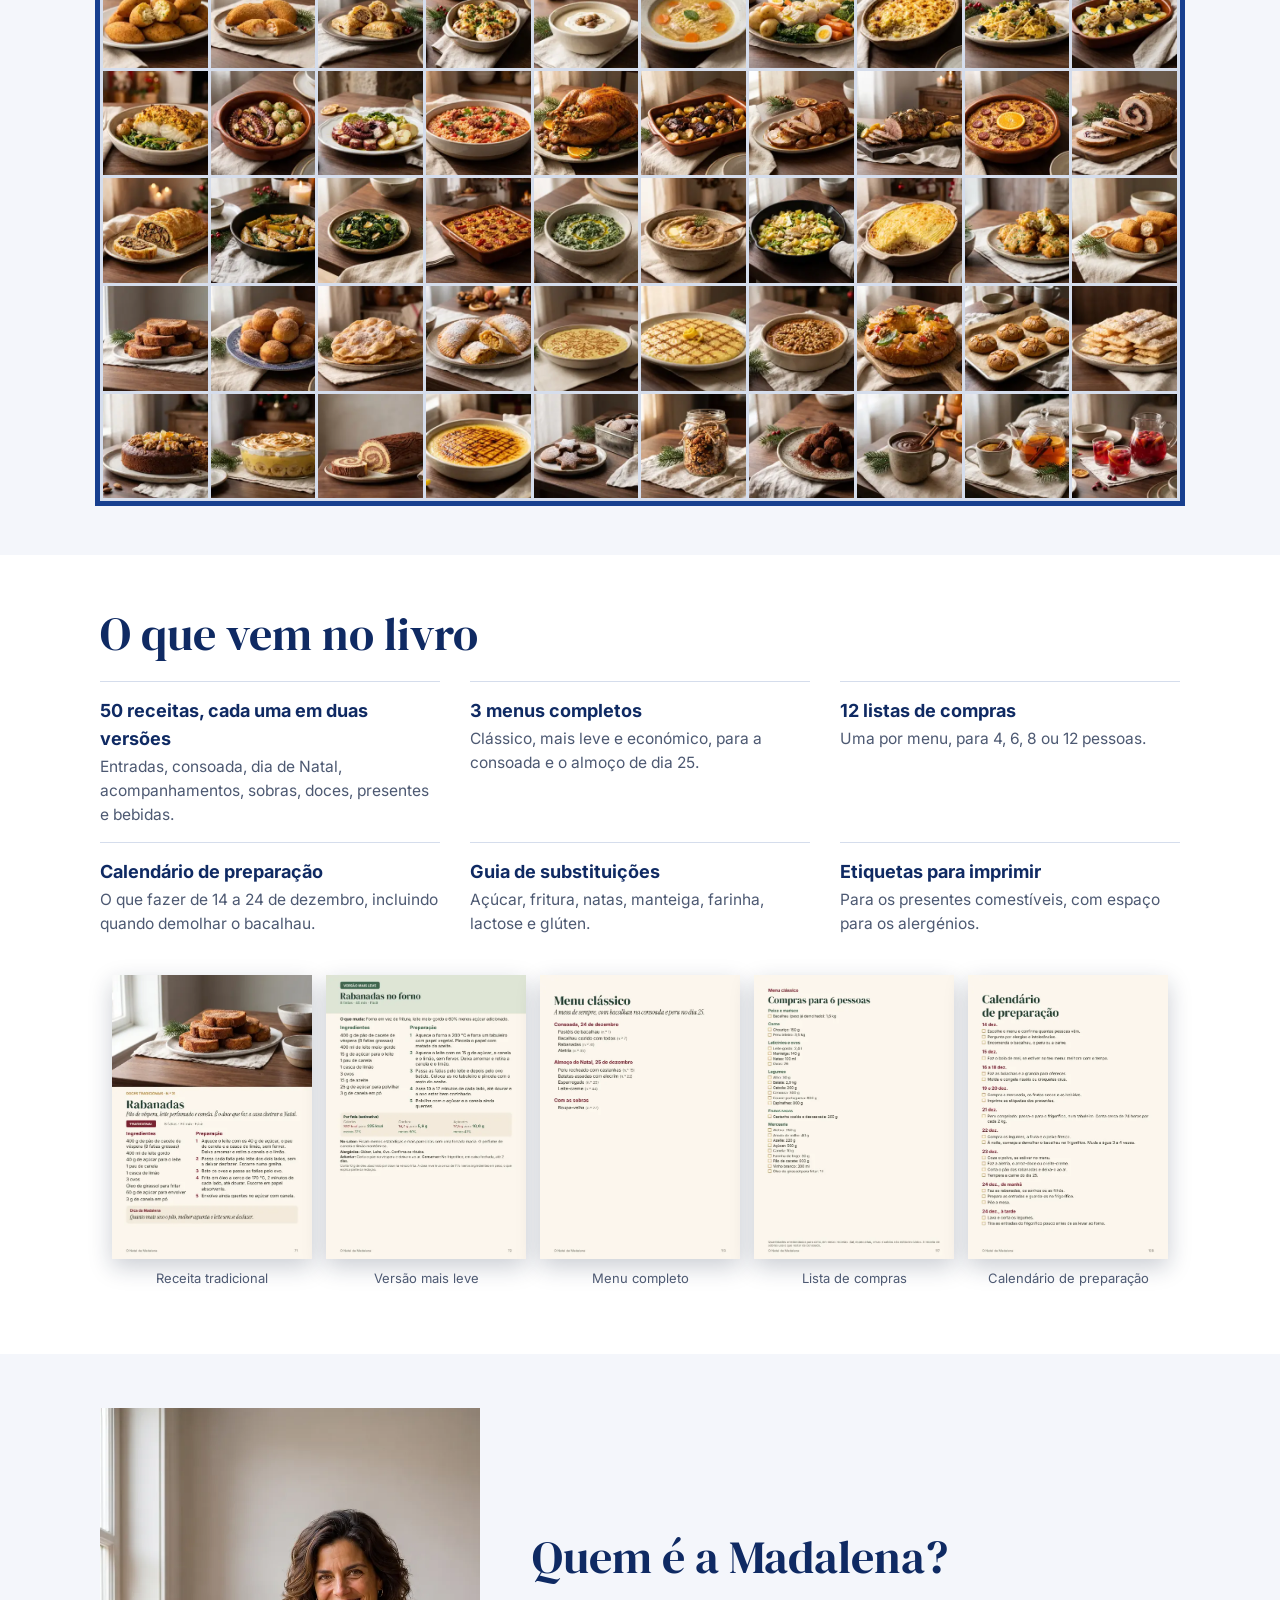
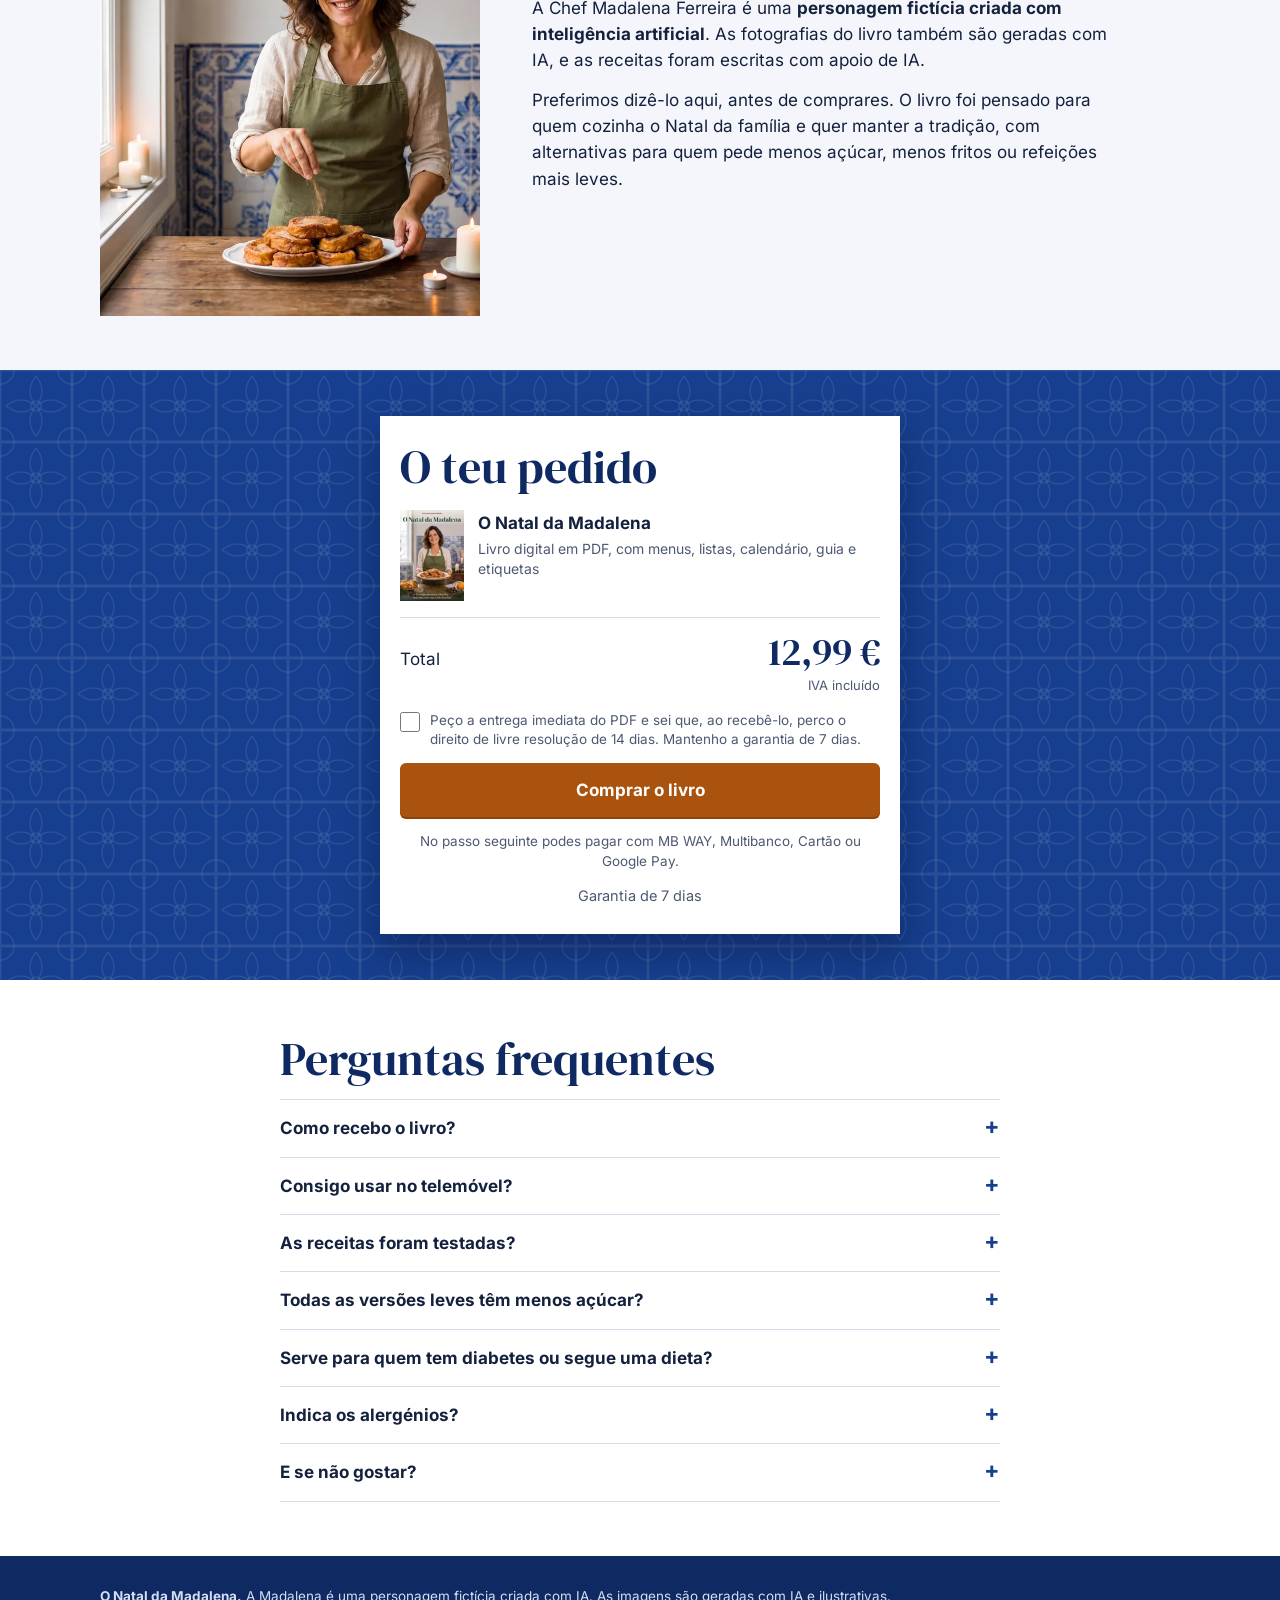
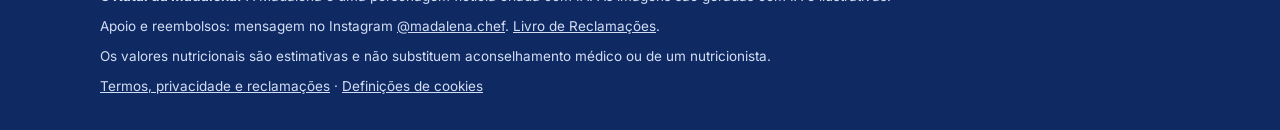
==== commit b97e7bd1: "Update site Co-Authored-By: Claude Sonnet 5.5 <noreply@anthropic.com>" ====
--- a/index.html
+++ b/index.html
@@ -9,7 +9,7 @@
 <meta name="robots" content="noindex,nofollow">
 <link rel="preload" href="assets/DMSerifDisplay.woff" as="font" type="font/woff" crossorigin>
 <link rel="preload" href="assets/capa.webp" as="image">
-<link rel="stylesheet" href="styles.css?v=165bf973">
+<link rel="stylesheet" href="styles.css?v=2d55ddae">
 </head>
 <body>
 
@@ -21,11 +21,12 @@
         <h1>O Natal de sempre, com uma versão <em>mais leve</em> de cada receita.</h1>
         <p class="hero-sub">50 receitas da mesa portuguesa, da consoada aos doces, com menus, listas de compras e um calendário para chegares ao dia 24 sem correrias.</p>
       </div>
-      <div class="hero-livro"><img class="livro" src="assets/capa.webp" width="640" height="908" alt="Capa do livro O Natal da Madalena, com a Madalena a segurar uma travessa de rabanadas numa cozinha de azulejos."></div>
+      <!-- O botão vem antes da capa para o aviso de cookies não o tapar no telemóvel; no computador manda a grelha. -->
       <div class="hero-compra">
         <a class="cta" href="#pedido" data-track="cta_topo">Quero o livro · 12,99 €</a>
         <p class="hero-nota">Pagamento único. PDF para telemóvel, tablet ou impressão.</p>
       </div>
+      <div class="hero-livro"><img class="livro" src="assets/capa.webp" width="640" height="908" alt="Capa do livro O Natal da Madalena, com a Madalena a segurar uma travessa de rabanadas numa cozinha de azulejos."></div>
     </div>
   </section>
 
@@ -90,7 +91,7 @@
       <label class="consentimento"><input type="checkbox" id="consentimento"><span>Peço a entrega imediata do PDF e sei que, ao recebê-lo, perco o direito de livre resolução de 14 dias. Mantenho a garantia de 7 dias.</span></label>
       <a class="cta cta-compra" id="comprar" href="https://payhip.com/buy?s=1&amp;cart_links%5B%5D=NBEld&amp;qty%5BNBEld%5D=1" data-publicado="sim">Comprar o livro</a>
       <p class="aviso" id="aviso-checkout" role="status" hidden></p>
-      <div class="metodos" aria-label="Métodos de pagamento"><span>MB WAY</span><span>Multibanco</span><span>Cartão</span><span>Google Pay</span></div>
+      <p class="metodos">No passo seguinte podes pagar com MB WAY, Multibanco, Cartão ou Google Pay.</p>
       <p class="garantia">Garantia de 7 dias</p>
     </div>
   </section>
@@ -136,6 +137,6 @@
 </div>
 
 <script id="dados" type="application/json">{"rabanadas": {"t": {"desc": "Fritas em óleo, passadas por leite gordo e envolvidas em açúcar e canela.", "medidas": [{"texto": "332 kcal", "pct": 100}, {"texto": "14,7 g", "pct": 100}, {"texto": "17,5 g", "pct": 100}]}, "l": {"desc": "Forno em vez de fritura, leite meio-gordo e 60% menos açúcar adicionado. Ficam menos estaladiças e mais parecidas com uma torrada macia. O perfume de canela e limão mantém-se.", "medidas": [{"texto": "225 kcal", "pct": 68}, {"texto": "5,9 g", "pct": 40}, {"texto": "10,0 g", "pct": 57}]}}, "receitas": {"1": {"nome": "Pastéis de bacalhau", "capitulo": "Entradas e petiscos", "leve": "Pastéis de bacalhau no forno", "muda": "Forno ou air fryer em vez de fritura, e menos um ovo.", "meta": "8 doses de 3 pastéis · 1 h 10 · Média", "unidade": "dose de 3 pastéis", "kcalT": 225, "kcalL": 132}, "2": {"nome": "Rissóis de camarão", "capitulo": "Entradas e petiscos", "leve": "Rissóis de camarão no forno", "muda": "Assados, com recheio de leite meio-gordo, sem manteiga e com menos panado.", "meta": "8 doses de 3 rissóis · 1 h 30 · Difícil", "unidade": "dose de 3 rissóis", "kcalT": 443, "kcalL": 251}, "3": {"nome": "Folhados de alheira", "capitulo": "Entradas e petiscos", "leve": "Folhados de alheira em massa filo", "muda": "Massa filo em vez de folhada, menos alheira e maçã no recheio.", "meta": "6 doses de 2 folhados · 35 min · Fácil", "unidade": "dose de 2 folhados", "kcalT": 480, "kcalL": 190}, "4": {"nome": "Cogumelos recheados", "capitulo": "Entradas e petiscos", "leve": "Cogumelos com requeijão e ervas", "muda": "Requeijão e ervas em vez de queijo curado e presunto.", "meta": "6 doses de 4 cogumelos · 30 min · Fácil", "unidade": "dose de 4 cogumelos", "kcalT": 179, "kcalL": 84}, "5": {"nome": "Creme de castanha", "capitulo": "Entradas e petiscos", "leve": "Creme de castanha sem natas", "muda": "Sem natas e sem manteiga. A castanha e o alho-francês dão o creme.", "meta": "6 taças · 40 min · Fácil", "unidade": "taça", "kcalT": 334, "kcalL": 192}, "6": {"nome": "Canja de galinha com hortelã", "capitulo": "Entradas e petiscos", "leve": "Canja desengordurada com legumes", "muda": "Sem pele, caldo desengordurado, menos massa e mais legumes.", "meta": "6 pratos · 1 h 40 · Fácil", "unidade": "prato", "kcalT": 364, "kcalL": 175}, "7": {"nome": "Bacalhau cozido com todos", "capitulo": "Consoada", "leve": "Bacalhau com todos, mais verde", "muda": "Mais couve e feijão-verde, menos batata, meio ovo por pessoa e azeite medido.", "meta": "6 pratos · 50 min · Fácil", "unidade": "prato", "kcalT": 633, "kcalL": 458}, "8": {"nome": "Bacalhau com natas", "capitulo": "Consoada", "leve": "Bacalhau com creme de couve-flor", "muda": "Couve-flor e leite meio-gordo em vez de natas, e batata cozida em vez de frita.", "meta": "6 doses · 1 h 15 · Média", "unidade": "dose", "kcalT": 668, "kcalL": 294}, "9": {"nome": "Bacalhau à Brás", "capitulo": "Consoada", "leve": "Brás com batata assada", "muda": "Batata fina assada, menos azeite e parte dos ovos trocada por claras.", "meta": "6 doses · 45 min · Média", "unidade": "dose", "kcalT": 534, "kcalL": 296}, "10": {"nome": "Bacalhau à Gomes de Sá", "capitulo": "Consoada", "leve": "Gomes de Sá com mais cebola", "muda": "Menos batata, mais cebola, azeite medido e metade dos ovos.", "meta": "6 doses · 1 h · Fácil", "unidade": "dose", "kcalT": 471, "kcalL": 309}, "11": {"nome": "Bacalhau com broa", "capitulo": "Consoada", "leve": "Bacalhau com crosta fina de broa", "muda": "Crosta mais fina, um terço do azeite, menos batata e mais grelos.", "meta": "6 doses · 1 h · Fácil", "unidade": "dose", "kcalT": 662, "kcalL": 397}, "12": {"nome": "Polvo à lagareiro", "capitulo": "Consoada", "leve": "Polvo à lagareiro com grelos", "muda": "Azeite medido, batata mais pequena em menor quantidade e grelos no prato.", "meta": "6 doses · 1 h 30 · Média", "unidade": "dose", "kcalT": 605, "kcalL": 388}, "13": {"nome": "Polvo cozido à moda do Norte", "capitulo": "Consoada", "leve": "Polvo cozido com mais couve", "muda": "Mais couve, menos batata e o tempero medido.", "meta": "6 doses · 1 h 20 · Fácil", "unidade": "dose", "kcalT": 501, "kcalL": 386}, "14": {"nome": "Arroz de polvo", "capitulo": "Consoada", "leve": "Arroz de polvo com mais legumes", "muda": "Menos arroz e azeite, com o dobro do tomate e mais pimento.", "meta": "6 doses · 1 h 20 · Média", "unidade": "dose", "kcalT": 514, "kcalL": 377}, "15": {"nome": "Peru recheado com castanhas", "capitulo": "Dia de Natal", "leve": "Peito de peru com castanha e maçã", "muda": "Peito sem pele, recheio sem enchidos e com fruta.", "meta": "10 doses · 3 h 30 · Média", "unidade": "dose", "kcalT": 540, "kcalL": 303}, "16": {"nome": "Cabrito assado à portuguesa", "capitulo": "Dia de Natal", "leve": "Cabrito em vinho e ervas", "muda": "Gordura aparada, um terço do azeite, sem manteiga e com mais legumes.", "meta": "8 doses · 2 h 30 · Média", "unidade": "dose", "kcalT": 590, "kcalL": 397}, "17": {"nome": "Lombo de porco com castanhas", "capitulo": "Dia de Natal", "leve": "Lombo com castanhas e maçã", "muda": "Lombo limpo de gordura, sem natas nem manteiga, com molho reduzido.", "meta": "8 doses · 1 h 45 · Fácil", "unidade": "dose", "kcalT": 700, "kcalL": 395}, "18": {"nome": "Borrego assado com ervas", "capitulo": "Dia de Natal", "leve": "Borrego limpo com legumes", "muda": "Perna limpa de gordura, menos batata, mais legumes e menos azeite.", "meta": "8 doses · 2 h 15 · Fácil", "unidade": "dose", "kcalT": 702, "kcalL": 381}, "19": {"nome": "Arroz de pato", "capitulo": "Dia de Natal", "leve": "Arroz de pato com cogumelos", "muda": "Pato sem pele, sem chouriço, menos arroz e com cogumelos.", "meta": "8 doses · 2 h · Média", "unidade": "dose", "kcalT": 927, "kcalL": 336}, "20": {"nome": "Rolo de peru com ameixa e presunto", "capitulo": "Dia de Natal", "leve": "Rolo de peru com espinafres", "muda": "Sem presunto nem manteiga, com espinafres, ameixa e ervas.", "meta": "8 doses · 1 h 30 · Média", "unidade": "dose", "kcalT": 294, "kcalL": 244}, "21": {"nome": "Assado de cogumelos e castanhas", "capitulo": "Dia de Natal", "leve": "Assado com crosta de batata-doce", "muda": "Crosta de batata-doce em vez de massa folhada e menos frutos secos.", "meta": "6 doses · 1 h 15 · Média", "unidade": "dose", "kcalT": 706, "kcalL": 310}, "22": {"nome": "Batatas assadas com alecrim", "capitulo": "Acompanhamentos", "leve": "Batatas pré-cozidas e assadas", "muda": "Pré-cozidas e assadas com metade da gordura.", "meta": "6 doses · 1 h · Fácil", "unidade": "dose", "kcalT": 266, "kcalL": 213}, "23": {"nome": "Couve-portuguesa com alho", "capitulo": "Acompanhamentos", "leve": "Couve a vapor com alho", "muda": "Cozida a vapor e terminada com um terço do azeite.", "meta": "6 doses · 20 min · Fácil", "unidade": "dose", "kcalT": 135, "kcalL": 76}, "24": {"nome": "Arroz de forno com chouriço", "capitulo": "Acompanhamentos", "leve": "Arroz de forno com cogumelos", "muda": "Sem chouriço, com cogumelos e pimentão-doce fumado.", "meta": "6 doses · 50 min · Fácil", "unidade": "dose", "kcalT": 412, "kcalL": 240}, "25": {"nome": "Esparregado", "capitulo": "Acompanhamentos", "leve": "Esparregado sem natas", "muda": "Sem natas, com um pouco de leite e menos farinha.", "meta": "6 doses · 25 min · Fácil", "unidade": "dose", "kcalT": 167, "kcalL": 66}, "26": {"nome": "Puré de batata e castanha", "capitulo": "Acompanhamentos", "leve": "Puré de castanha com azeite", "muda": "Azeite em vez de manteiga, leite meio-gordo e menos castanha.", "meta": "6 doses · 40 min · Fácil", "unidade": "dose", "kcalT": 342, "kcalL": 224}, "27": {"nome": "Roupa-velha", "capitulo": "Sobras", "leve": "Roupa-velha com mais couve", "muda": "Mais couve, menos batata e ovo, e azeite medido.", "meta": "6 doses · 20 min · Fácil", "unidade": "dose", "kcalT": 348, "kcalL": 231}, "28": {"nome": "Empadão de peru", "capitulo": "Sobras", "leve": "Empadão de peru com couve-flor", "muda": "Puré de batata e couve-flor, peito sem pele e mais tomate.", "meta": "6 doses · 1 h · Fácil", "unidade": "dose", "kcalT": 442, "kcalL": 246}, "29": {"nome": "Pataniscas de bacalhau", "capitulo": "Sobras", "leve": "Pataniscas no forno", "muda": "Assadas ou na air fryer, com menos farinha e ovo.", "meta": "6 doses de 3 pataniscas · 35 min · Fácil", "unidade": "dose de 3 pataniscas", "kcalT": 330, "kcalL": 175}, "30": {"nome": "Croquetes de peru", "capitulo": "Sobras", "leve": "Croquetes de peru assados", "muda": "Panados e assados, com peito de peru e menos gordura.", "meta": "8 doses de 3 croquetes · 1 h + frio · Média", "unidade": "dose de 3 croquetes", "kcalT": 335, "kcalL": 178}, "31": {"nome": "Rabanadas", "capitulo": "Doces tradicionais", "leve": "Rabanadas no forno", "muda": "Forno em vez de fritura, leite meio-gordo e 60% menos açúcar adicionado.", "meta": "8 fatias · 35 min · Fácil", "unidade": "fatia", "kcalT": 332, "kcalL": 225}, "32": {"nome": "Sonhos", "capitulo": "Doces tradicionais", "leve": "Sonhos no forno", "muda": "Massa assada, com menos manteiga e um quarto do açúcar.", "meta": "8 doses de 3 sonhos · 45 min · Média", "unidade": "dose de 3 sonhos", "kcalT": 331, "kcalL": 142}, "33": {"nome": "Filhós", "capitulo": "Doces tradicionais", "leve": "Filhós finas assadas", "muda": "Finas e assadas, com menos ovo e menos de um terço do açúcar.", "meta": "10 doses de 2 filhós · 2 h 30 · Média", "unidade": "dose de 2 filhós", "kcalT": 428, "kcalL": 206}, "34": {"nome": "Azevias de grão", "capitulo": "Doces tradicionais", "leve": "Azevias assadas", "muda": "Assadas, com um terço do açúcar no recheio e menos gemas.", "meta": "12 doses de 2 azevias · 1 h 30 · Média", "unidade": "dose de 2 azevias", "kcalT": 374, "kcalL": 178}, "35": {"nome": "Aletria", "capitulo": "Doces tradicionais", "leve": "Aletria com leite meio-gordo", "muda": "Leite meio-gordo, sem manteiga, um terço das gemas e menos de metade do açúcar.", "meta": "10 taças · 35 min · Fácil", "unidade": "taça", "kcalT": 296, "kcalL": 168}, "36": {"nome": "Arroz-doce", "capitulo": "Doces tradicionais", "leve": "Arroz-doce com raspa de citrinos", "muda": "Leite meio-gordo, sem manteiga, menos gemas e menos de metade do açúcar.", "meta": "10 taças · 1 h · Média", "unidade": "taça", "kcalT": 288, "kcalL": 170}, "37": {"nome": "Formigos", "capitulo": "Doces tradicionais", "leve": "Formigos com pão de mistura", "muda": "Pão de mistura, menos de metade do mel, sem açúcar e frutos secos medidos.", "meta": "8 taças · 30 min · Fácil", "unidade": "taça", "kcalT": 360, "kcalL": 198}, "38": {"nome": "Bolo-rei", "capitulo": "Doces tradicionais", "leve": "Bolo-rei com fruta desidratada", "muda": "Menos de metade do açúcar, metade da manteiga e fruta desidratada em vez de cristalizada.", "meta": "12 fatias · 4 h · Difícil", "unidade": "fatia", "kcalT": 392, "kcalL": 275}, "39": {"nome": "Broas de batata-doce", "capitulo": "Doces tradicionais", "leve": "Broas de batata-doce menos doces", "muda": "Mais batata-doce, menos de metade do açúcar e metade do azeite e da amêndoa.", "meta": "10 doses de 2 broas · 1 h 15 · Fácil", "unidade": "dose de 2 broas", "kcalT": 323, "kcalL": 241}, "40": {"nome": "Coscorões", "capitulo": "Doces tradicionais", "leve": "Coscorões finos assados", "muda": "Assados, com menos ovo e um quarto do açúcar.", "meta": "12 doses de 2 coscorões · 1 h 15 · Média", "unidade": "dose de 2 coscorões", "kcalT": 289, "kcalL": 120}, "41": {"nome": "Bolo de mel", "capitulo": "Doces tradicionais", "leve": "Bolo de mel menos doce", "muda": "Menos mel e açúcar, metade da manteiga, mais frutos secos e especiarias.", "meta": "16 fatias · 1 h 30 + repouso · Média", "unidade": "fatia", "kcalT": 357, "kcalL": 272}, "42": {"nome": "Merengue de banana", "capitulo": "Doces tradicionais", "leve": "Merengue com mais banana", "muda": "Mais banana, leite meio-gordo, metade das gemas e menos de metade do açúcar.", "meta": "8 taças · 50 min · Média", "unidade": "taça", "kcalT": 234, "kcalL": 179}, "43": {"nome": "Tronco de Natal", "capitulo": "Doces tradicionais", "leve": "Tronco com iogurte grego", "muda": "Recheio de iogurte grego e cacau, em vez de creme de manteiga, e menos açúcar.", "meta": "12 fatias · 1 h + frio · Média", "unidade": "fatia", "kcalT": 286, "kcalL": 135}, "44": {"nome": "Leite-creme", "capitulo": "Doces tradicionais", "leve": "Leite-creme mais leve", "muda": "Leite meio-gordo, metade das gemas e menos de metade do açúcar.", "meta": "8 taças · 30 min + frio · Fácil", "unidade": "taça", "kcalT": 267, "kcalL": 156}, "45": {"nome": "Bolachas de especiarias", "capitulo": "Presentes comestíveis", "leve": "Bolachas integrais de especiarias", "muda": "Metade da farinha integral, menos manteiga e menos de metade do açúcar.", "meta": "15 doses de 2 bolachas · 40 min + frio · Fácil", "unidade": "dose de 2 bolachas", "kcalT": 196, "kcalL": 140}, "46": {"nome": "Granola de Natal", "capitulo": "Presentes comestíveis", "leve": "Granola de Natal menos doce", "muda": "Menos de metade do mel, metade do azeite e das passas, e mais amêndoa.", "meta": "12 doses de 40 g · 40 min · Fácil", "unidade": "dose de 40 g", "kcalT": 243, "kcalL": 200}, "47": {"nome": "Trufas de chocolate e avelã", "capitulo": "Presentes comestíveis", "leve": "Trufas de tâmara e avelã", "muda": "Base de tâmaras, avelã e cacau, sem natas, manteiga nem chocolate.", "meta": "12 doses de 2 trufas · 30 min + frio · Fácil", "unidade": "dose de 2 trufas", "kcalT": 175, "kcalL": 85}, "48": {"nome": "Chocolate quente", "capitulo": "Bebidas", "leve": "Chocolate quente de cacau", "muda": "Cacau em vez de chocolate, leite meio-gordo e metade do açúcar.", "meta": "4 chávenas · 10 min · Fácil", "unidade": "chávena", "kcalT": 395, "kcalL": 144}, "49": {"nome": "Chá de especiarias com laranja", "capitulo": "Bebidas", "leve": "Chá de especiarias sem mel", "muda": "Sem mel, adoçado só pelo sumo de laranja.", "meta": "6 chávenas · 15 min · Fácil", "unidade": "chávena", "kcalT": 38, "kcalL": 8}, "50": {"nome": "Ponche de frutos vermelhos sem álcool", "capitulo": "Bebidas", "leve": "Ponche sem açúcar adicionado", "muda": "Sem açúcar adicionado, com metade do sumo, mais fruta e chá.", "meta": "8 copos · 20 min + frio · Fácil", "unidade": "copo", "kcalT": 83, "kcalL": 29}}, "medicao": {"clarity": "zitjen0mq9", "pixel": "", "valor": 12.99, "moeda": "EUR"}}</script>
-<script src="app.js?v=165bf973" defer></script>
+<script src="app.js?v=2d55ddae" defer></script>
 </body>
 </html>
--- a/styles.css
+++ b/styles.css
@@ -103,9 +103,8 @@
 .voltar{display:inline-block;margin-bottom:20px;color:var(--cobalto);font-weight:700;text-decoration:none}
 footer a{color:inherit}
 .aviso{margin-top:10px;padding:9px 11px;background:#FFF2C9;color:#553B00;font-size:14px}
-.metodos{display:flex;flex-wrap:wrap;gap:6px;justify-content:center;margin-top:15px}
-.metodos span{padding:4px 9px;border:1px solid var(--rejunte);font-size:12.5px}
-.metodos.por-confirmar span{border-style:dashed;border-color:#C58A00}
+.metodos{margin-top:15px;text-align:center;font-size:13.5px;line-height:1.45;color:var(--suave)}
+.metodos.por-confirmar{border-bottom:2px dashed #C58A00}
 .garantia{margin-top:14px;text-align:center;font-size:14.5px;color:var(--suave)}
 
 .faq{background:var(--branco);padding:54px 0}
